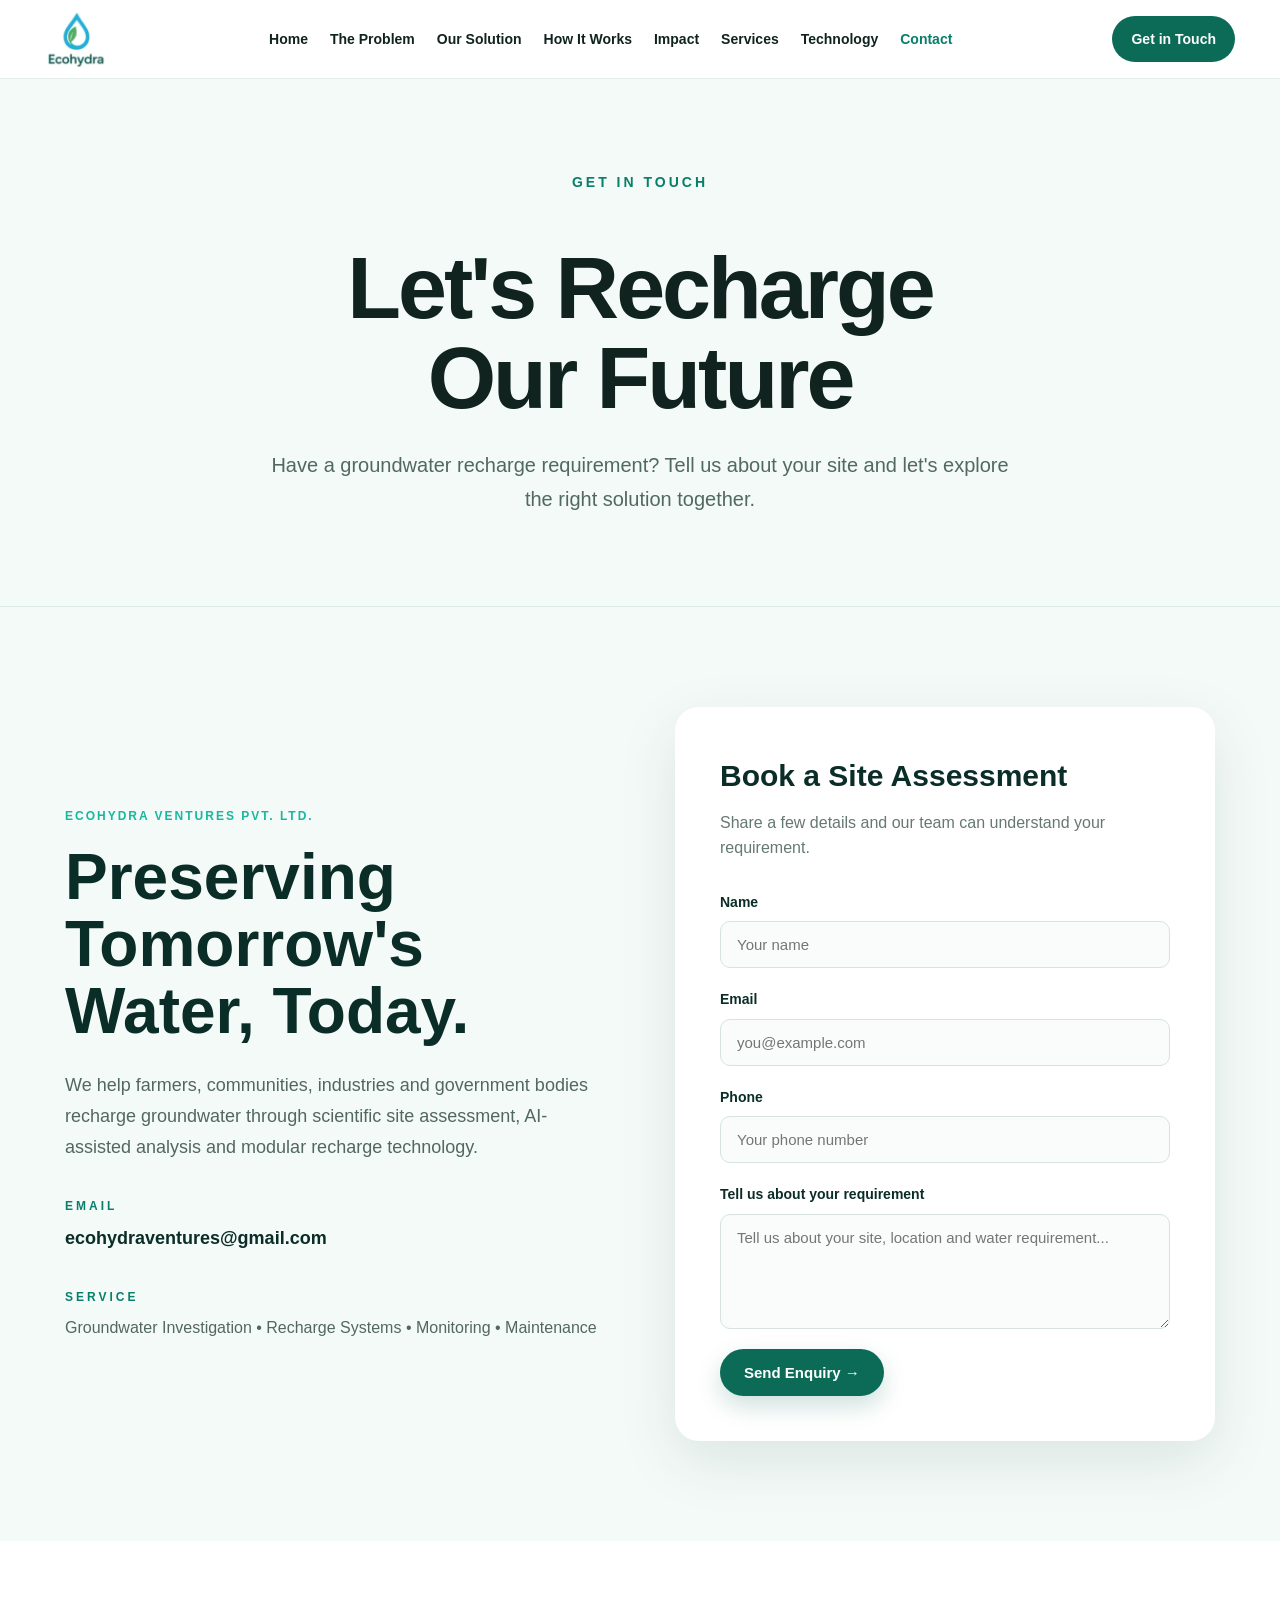
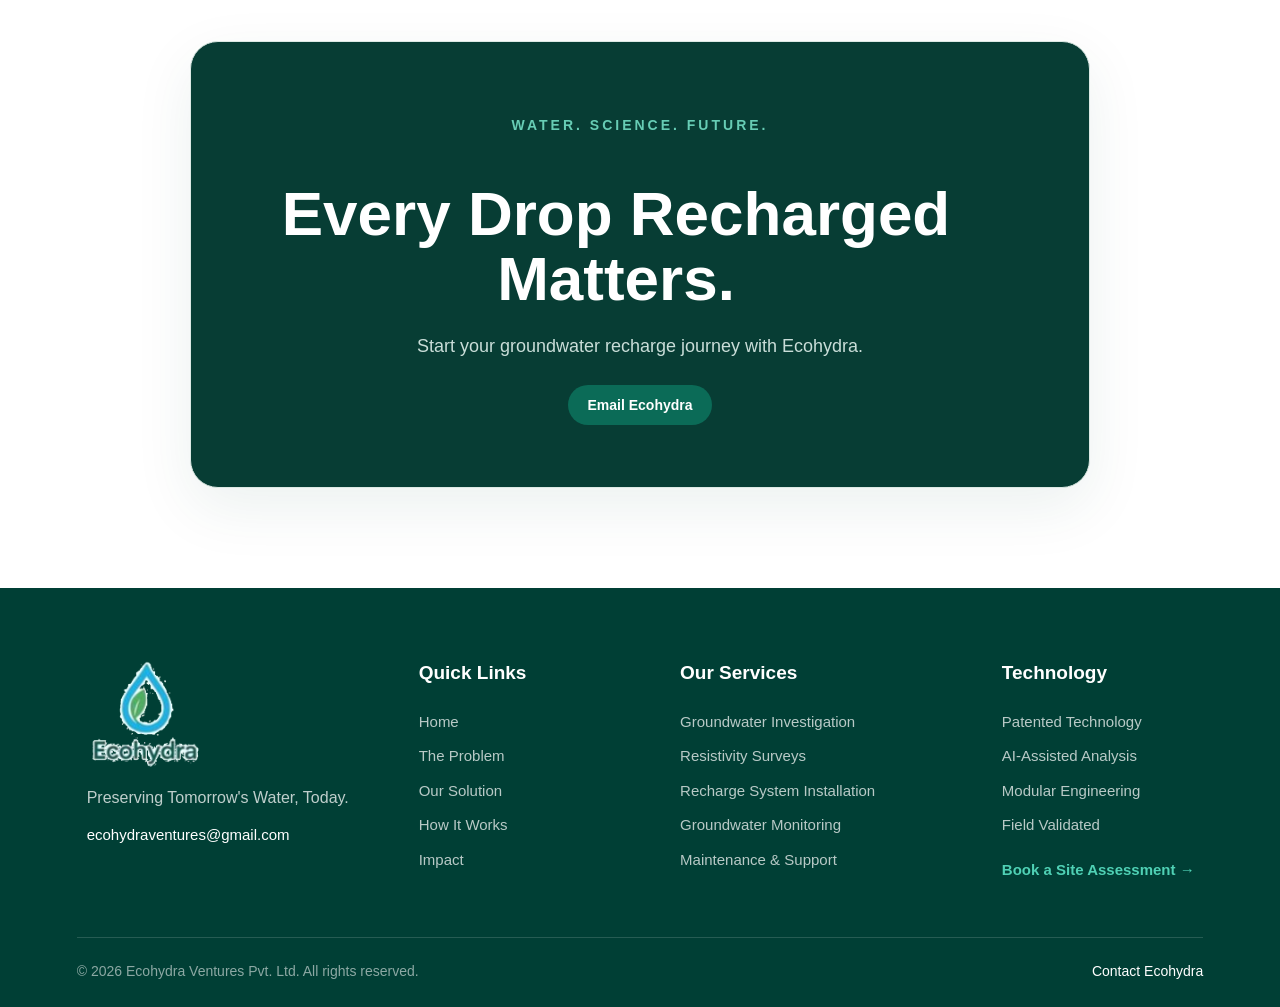
==== contact.html @ dff458e9 "Update Ecohydra website" ====
<!DOCTYPE html>
<html lang="en">

<head>
    <meta charset="UTF-8">

    <meta
        name="viewport"
        content="width=device-width, initial-scale=1.0"
    >

    <meta
        name="description"
        content="Contact Ecohydra Ventures Pvt. Ltd. for scientific groundwater recharge solutions and site assessments."
    >

    <title>Contact | Ecohydra Ventures Pvt. Ltd.</title>

    <link rel="icon" type="image/png" href="ecohydra-favicon.png">
    <link rel="stylesheet" href="style.css">
</head>

<body>

    <!-- HEADER -->
    <header class="header">

        <nav class="navbar">

            <a href="index.html" class="logo">
                <img
                    src="ecohydra-logo.png"
                    alt="Ecohydra Ventures Pvt. Ltd."
                    class="site-logo"
                >
            </a>

            <button
                class="menu-toggle"
                id="menuToggle"
                aria-label="Open menu"
            >
                ☰
            </button>

            <ul class="nav-links" id="navLinks">

                <li>
                    <a href="index.html">
                        Home
                    </a>
                </li>

                <li>
                    <a href="problem.html">
                        The Problem
                    </a>
                </li>

                <li>
                    <a href="solution.html">
                        Our Solution
                    </a>
                </li>

                <li>
                    <a href="how-it-works.html">
                        How It Works
                    </a>
                </li>

                <li>
                    <a href="impact.html">
                        Impact
                    </a>
                </li>

                <li>
                    <a href="services.html">
                        Services
                    </a>
                </li>

                <li>
                    <a href="technology.html">
                        Technology
                    </a>
                </li>

                <li>
                    <a href="contact.html" class="active">
                        Contact
                    </a>
                </li>

            </ul>

            <a href="contact.html" class="nav-cta">
                Get in Touch
            </a>

        </nav>

    </header>


    <!-- MAIN -->
    <main>

        <!-- HERO -->
        <section class="page-hero">

            <div class="container">

                <span class="eyebrow">
                    GET IN TOUCH
                </span>

                <h1>
                    Let's Recharge<br>
                    Our Future
                </h1>

                <p>
                    Have a groundwater recharge requirement?
                    Tell us about your site and let's explore
                    the right solution together.
                </p>

            </div>

        </section>


        <!-- CONTACT SECTION -->
        <section class="contact-section">

            <div class="contact-container">

                <!-- LEFT -->
                <div class="contact-info">

                    <span class="eyebrow">
                        ECOHYDRA VENTURES PVT. LTD.
                    </span>

                    <h2>
                        Preserving Tomorrow's Water, Today.
                    </h2>

                    <p>
                        We help farmers, communities, industries and
                        government bodies recharge groundwater through
                        scientific site assessment, AI-assisted analysis
                        and modular recharge technology.
                    </p>


                    <div class="contact-detail">

                        <span class="contact-label">
                            EMAIL
                        </span>

                        <a href="mailto:ecohydraventures@gmail.com">
                            ecohydraventures@gmail.com
                        </a>

                    </div>


                    <div class="contact-detail">

                        <span class="contact-label">
                            SERVICE
                        </span>

                        <p>
                            Groundwater Investigation • Recharge Systems
                            • Monitoring • Maintenance
                        </p>

                    </div>

                </div>


                <!-- RIGHT FORM -->
                <div class="contact-form-card">

                    <h3>
                        Book a Site Assessment
                    </h3>

                    <p>
                        Share a few details and our team can
                        understand your requirement.
                    </p>

                    <form
                        action="mailto:ecohydraventures@gmail.com"
                        method="post"
                        enctype="text/plain"
                    >

                        <div class="form-group">

                            <label for="name">
                                Name
                            </label>

                            <input
                                type="text"
                                id="name"
                                name="Name"
                                placeholder="Your name"
                                required
                            >

                        </div>


                        <div class="form-group">

                            <label for="email">
                                Email
                            </label>

                            <input
                                type="email"
                                id="email"
                                name="Email"
                                placeholder="you@example.com"
                                required
                            >

                        </div>


                        <div class="form-group">

                            <label for="phone">
                                Phone
                            </label>

                            <input
                                type="tel"
                                id="phone"
                                name="Phone"
                                placeholder="Your phone number"
                            >

                        </div>


                        <div class="form-group">

                            <label for="message">
                                Tell us about your requirement
                            </label>

                            <textarea
                                id="message"
                                name="Message"
                                rows="5"
                                placeholder="Tell us about your site, location and water requirement..."
                                required
                            ></textarea>

                        </div>


                        <button
                            type="submit"
                            class="btn btn-primary"
                        >
                            Send Enquiry →
                        </button>

                    </form>

                </div>

            </div>

        </section>


        <!-- FINAL CTA -->
        <section class="solution-cta">

            <div class="container">

                <div class="message-box">

                    <span class="eyebrow">
                        WATER. SCIENCE. FUTURE.
                    </span>

                    <h2>
                        Every Drop Recharged Matters.
                    </h2>

                    <p>
                        Start your groundwater recharge journey
                        with Ecohydra.
                    </p>

                    <a
                        href="mailto:ecohydraventures@gmail.com"
                        class="nav-cta"
                    >
                        Email Ecohydra
                    </a>

                </div>

            </div>

        </section>

    </main>


    <!-- COMMON FOOTER -->
    <div id="site-footer"></div>


    <!-- FOOTER LOADER -->
    <script>

        fetch("footer.html")
            .then(response => {

                if (!response.ok) {
                    throw new Error("footer.html not found");
                }

                return response.text();

            })
            .then(data => {

                const footerContainer =
                    document.getElementById("site-footer");

                if (footerContainer) {
                    footerContainer.innerHTML = data;
                }

            })
            .catch(error => {

                console.error(
                    "Footer loading failed:",
                    error
                );

            });

    </script>


    <!-- MAIN SCRIPT -->
    <script src="script.js"></script>

</body>

</html>
---- style.css ----
/* =========================================================
   ECOHYDRA — GLOBAL STYLES
   ========================================================= */

:root {
    --green-dark: #073b32;
    --green: #0b6b57;
    --green-light: #dff4eb;
    --aqua: #42c8b0;
    --blue: #1677c8;
    --cream: #f5faf7;
    --white: #ffffff;
    --dark: #10231f;
    --text: #52635e;
    --border: #dce9e4;

    --shadow: 0 20px 50px rgba(7, 59, 50, 0.10);
    --radius: 20px;
}


/* =========================================================
   RESET
   ========================================================= */

* {
    margin: 0;
    padding: 0;
    box-sizing: border-box;
}

html {
    scroll-behavior: smooth;
}

body {
    font-family: Arial, Helvetica, sans-serif;
    color: var(--dark);
    background: var(--white);
    line-height: 1.6;
}

a {
    text-decoration: none;
    color: inherit;
}

button {
    font-family: inherit;
}

img {
    max-width: 100%;
    display: block;
}


/* =========================================================
   HEADER
   ========================================================= */

.header {
    position: sticky;
    top: 0;
    z-index: 1000;
    background: rgba(255, 255, 255, 0.92);
    backdrop-filter: blur(15px);
    border-bottom: 1px solid rgba(220, 233, 228, 0.8);
}

.navbar {
    max-width: 1250px;
    margin: auto;
    min-height: 78px;
    padding: 0 30px;

    display: flex;
    align-items: center;
    justify-content: space-between;
    gap: 25px;
}


/* LOGO */

.logo {
    display: flex;
    align-items: center;
    gap: 10px;
}

.logo-mark {
    width: 42px;
    height: 42px;
    border-radius: 50%;

    display: grid;
    place-items: center;

    color: white;
    background: linear-gradient(135deg, var(--green), var(--aqua));

    font-size: 22px;
    font-weight: 800;
}

.logo-text {
    display: flex;
    flex-direction: column;
    line-height: 1.1;
}

.logo-text strong {
    color: var(--green-dark);
    font-size: 20px;
}

.logo-text small {
    color: var(--text);
    font-size: 9px;
    margin-top: 4px;
}


/* NAVIGATION */

.nav-links {
    display: flex;
    align-items: center;
    gap: 22px;
    list-style: none;
}

.nav-links a {
    color: var(--dark);
    font-size: 14px;
    font-weight: 600;
    transition: 0.3s;
}

.nav-links a:hover {
    color: var(--green);
}

.nav-cta {
    padding: 12px 19px;
    border-radius: 50px;

    color: white;
    background: var(--green);

    font-size: 14px;
    font-weight: 700;

    transition: 0.3s;
}

.nav-cta:hover {
    background: var(--green-dark);
    transform: translateY(-2px);
}


/* MOBILE MENU BUTTON */

.menu-toggle {
    display: none;

    border: none;
    background: transparent;

    font-size: 28px;
    cursor: pointer;
    color: var(--green-dark);
}


/* =========================================================
   GENERAL SECTIONS
   ========================================================= */

.section {
    max-width: 1250px;
    margin: auto;
    padding: 110px 30px;
}

.section-heading {
    max-width: 750px;
    margin: 0 auto 60px;
    text-align: center;
}

.eyebrow {
    display: inline-block;

    margin-bottom: 15px;

    color: var(--green);
    font-size: 12px;
    font-weight: 800;
    letter-spacing: 2px;
}

.section-heading h2,
.about-content h2 {
    color: var(--dark);
    font-size: clamp(36px, 5vw, 58px);
    line-height: 1.08;
    letter-spacing: -2px;
}

.section-heading h2 span,
.about-content h2 span {
    display: block;
    color: var(--green);
}

.section-heading > p:last-child {
    margin-top: 20px;
    color: var(--text);
    font-size: 17px;
}


/* =========================================================
   HERO
   ========================================================= */

.hero {
    min-height: calc(100vh - 78px);

    max-width: 1400px;
    margin: auto;
    padding: 80px 60px;

    display: grid;
    grid-template-columns: 1.1fr 0.9fr;
    align-items: center;
    gap: 60px;

    overflow: hidden;

    background:
        radial-gradient(circle at 80% 30%, rgba(66, 200, 176, 0.18), transparent 35%),
        linear-gradient(135deg, #f4fbf8, #ffffff);
}


/* HERO TEXT */

.hero-content {
    max-width: 700px;
}

.hero h1 {
    margin-bottom: 25px;

    color: var(--green-dark);

    font-size: clamp(48px, 7vw, 82px);
    line-height: 0.98;
    letter-spacing: -4px;
}

.hero h1 span {
    display: block;
    color: var(--green);
}

.hero-description {
    max-width: 650px;
    margin-bottom: 35px;

    color: var(--text);
    font-size: 18px;
}


/* HERO BUTTONS */

.hero-buttons {
    display: flex;
    flex-wrap: wrap;
    gap: 14px;
    margin-bottom: 45px;
}

.btn {
    display: inline-flex;
    align-items: center;
    justify-content: center;

    padding: 15px 24px;
    border-radius: 50px;

    font-weight: 700;
    font-size: 15px;

    transition: 0.3s;
}

.btn-primary {
    color: white;
    background: var(--green);
    box-shadow: 0 10px 25px rgba(11, 107, 87, 0.20);
}

.btn-primary:hover {
    background: var(--green-dark);
    transform: translateY(-3px);
}

.btn-secondary {
    color: var(--green-dark);
    background: white;
    border: 1px solid var(--border);
}

.btn-secondary:hover {
    border-color: var(--green);
    transform: translateY(-3px);
}


/* HERO STATS */

.hero-stats {
    display: flex;
    flex-wrap: wrap;
    gap: 45px;
}

.hero-stats div {
    display: flex;
    flex-direction: column;
}

.hero-stats strong {
    color: var(--green-dark);
    font-size: 30px;
}

.hero-stats span {
    color: var(--text);
    font-size: 13px;
}


/* HERO VISUAL */

.hero-visual {
    position: relative;

    min-height: 500px;

    display: grid;
    place-items: center;
}

.hero-circle {
    width: 390px;
    height: 390px;

    border-radius: 50%;

    background:
        radial-gradient(circle at 35% 30%, #ffffff, transparent 25%),
        linear-gradient(135deg, var(--green), var(--aqua));

    box-shadow:
        0 40px 80px rgba(7, 59, 50, 0.20);

    animation: float 5s ease-in-out infinite;
}

.water-card {
    position: absolute;

    right: 0;
    bottom: 70px;

    width: 270px;
    padding: 28px;

    border: 1px solid rgba(255, 255, 255, 0.8);
    border-radius: 20px;

    background: rgba(255, 255, 255, 0.90);
    backdrop-filter: blur(15px);

    box-shadow: var(--shadow);
}

.water-card span {
    color: var(--green);
    font-size: 11px;
    font-weight: 800;
    letter-spacing: 2px;
}

.water-card strong {
    display: block;
    margin: 5px 0;

    color: var(--green-dark);
    font-size: 30px;
}

.water-card p {
    color: var(--text);
    font-size: 13px;
}

@keyframes float {
    0%,
    100% {
        transform: translateY(0);
    }

    50% {
        transform: translateY(-15px);
    }
}


/* =========================================================
   PROBLEM
   ========================================================= */

.problem-section {
    background: var(--cream);
}

.problem-grid {
    display: grid;
    grid-template-columns: repeat(3, 1fr);
    gap: 20px;
}

.problem-card {
    padding: 30px;

    background: white;
    border: 1px solid var(--border);
    border-radius: var(--radius);

    transition: 0.3s;
}

.problem-card:hover {
    transform: translateY(-8px);
    box-shadow: var(--shadow);
}

.card-icon {
    width: 45px;
    height: 45px;

    margin-bottom: 22px;

    display: grid;
    place-items: center;

    border-radius: 12px;

    color: var(--green);
    background: var(--green-light);

    font-size: 20px;
    font-weight: 800;
}

.problem-card h3 {
    margin-bottom: 10px;
    color: var(--dark);
    font-size: 19px;
}

.problem-card p {
    color: var(--text);
    font-size: 14px;
}

.problem-statement {
    max-width: 850px;
    margin: 60px auto 0;
    padding: 30px;

    text-align: center;

    border-radius: var(--radius);
    background: var(--green-dark);
    color: white;

    box-shadow: var(--shadow);
}

.problem-statement strong,
.problem-statement span {
    display: block;
}

.problem-statement strong {
    font-size: 21px;
}

.problem-statement span {
    margin-top: 5px;
    color: #a8dfd2;
}


/* =========================================================
   SOLUTION
   ========================================================= */

.solution-section {
    background: white;
}

.solution-layout {
    display: grid;
    grid-template-columns: 1.2fr 0.8fr;
    gap: 70px;
    align-items: center;
}

.solution-content h2 {
    margin-bottom: 25px;
    color: var(--green-dark);
    font-size: clamp(40px, 5vw, 60px);
    line-height: 1.05;
}

.solution-content h2 span {
    display: block;
    color: var(--green);
}

.solution-content > p {
    color: var(--text);
    font-size: 17px;
}

.technology-chain {
    display: flex;
    flex-wrap: wrap;
    align-items: center;
    gap: 10px;
    margin-top: 35px;
}

.technology-chain div {
    padding: 13px 16px;

    border-radius: 12px;

    color: var(--green-dark);
    background: var(--green-light);

    font-size: 13px;
}

.technology-chain > span {
    color: var(--green);
    font-size: 22px;
    font-weight: 800;
}


/* BENEFITS */

.benefits {
    padding: 35px;

    border-radius: 25px;

    background: var(--green-dark);
    color: white;

    box-shadow: var(--shadow);
}

.benefits h3 {
    margin-bottom: 25px;
    font-size: 25px;
}

.benefit {
    display: flex;
    align-items: center;
    gap: 18px;

    padding: 18px 0;

    border-bottom: 1px solid rgba(255, 255, 255, 0.12);
}

.benefit:last-child {
    border-bottom: none;
}

.benefit strong {
    min-width: 65px;
    color: var(--aqua);
    font-size: 25px;
}

.benefit span {
    color: #d3e6e1;
    font-size: 14px;
}


/* =========================================================
   PROCESS
   ========================================================= */

.process-section {
    background: var(--cream);
}

.process-grid {
    display: grid;
    grid-template-columns: repeat(3, 1fr);
    gap: 20px;
}

.process-card {
    position: relative;

    padding: 35px;

    border-radius: var(--radius);

    background: white;
    border: 1px solid var(--border);

    overflow: hidden;

    transition: 0.3s;
}

.process-card:hover {
    transform: translateY(-7px);
    box-shadow: var(--shadow);
}

.process-card > span {
    color: var(--aqua);
    font-size: 42px;
    font-weight: 800;
}

.process-card h3 {
    margin: 15px 0 8px;
    color: var(--green-dark);
    font-size: 22px;
}

.process-card p {
    color: var(--text);
    font-size: 14px;
}


/* =========================================================
   IMPACT
   ========================================================= */

.impact-section {
    padding: 100px 30px;

    background:
        radial-gradient(circle at 20% 20%, rgba(66, 200, 176, 0.12), transparent 30%),
        var(--green-dark);

    color: white;
}

.section-heading.light h2 {
    color: white;
}

.section-heading.light h2 span {
    color: var(--aqua);
}

.section-heading.light .eyebrow {
    color: var(--aqua);
}

.impact-grid {
    max-width: 1200px;
    margin: auto;

    display: grid;
    grid-template-columns: repeat(5, 1fr);
    gap: 20px;
}

.impact-number {
    padding: 25px;
    text-align: center;

    border: 1px solid rgba(255, 255, 255, 0.12);
    border-radius: 18px;

    background: rgba(255, 255, 255, 0.04);
}

.impact-number strong {
    display: block;
    margin-bottom: 8px;

    color: var(--aqua);
    font-size: 38px;
}

.impact-number span {
    color: #c9ddd8;
    font-size: 13px;
}


/* =========================================================
   WHO WE SERVE
   ========================================================= */

.serve-grid {
    display: grid;
    grid-template-columns: repeat(4, 1fr);
    gap: 20px;
}

.serve-card {
    padding: 30px;

    border: 1px solid var(--border);
    border-radius: var(--radius);

    transition: 0.3s;
}

.serve-card:hover {
    transform: translateY(-8px);
    box-shadow: var(--shadow);
}

.serve-icon {
    margin-bottom: 20px;
    font-size: 38px;
}

.serve-card h3 {
    margin-bottom: 10px;
    color: var(--green-dark);
}

.serve-card p {
    color: var(--text);
    font-size: 14px;
}


/* =========================================================
   SERVICES
   ========================================================= */

.services-section {
    background: var(--cream);
}

.services-grid {
    display: grid;
    grid-template-columns: repeat(3, 1fr);
    gap: 20px;
}

.service-card {
    padding: 35px;

    background: white;
    border-radius: var(--radius);
    border: 1px solid var(--border);

    transition: 0.3s;
}

.service-card:hover {
    transform: translateY(-8px);
    border-color: var(--aqua);
    box-shadow: var(--shadow);
}

.service-card > span {
    color: var(--aqua);
    font-size: 13px;
    font-weight: 800;
}

.service-card h3 {
    margin: 15px 0 10px;
    color: var(--green-dark);
    font-size: 21px;
}

.service-card p {
    color: var(--text);
    font-size: 14px;
}


/* =========================================================
   ABOUT
   ========================================================= */

.about-section {
    display: grid;
    grid-template-columns: 1fr 1fr;
    gap: 80px;
    align-items: center;
}

.about-content > p:not(.eyebrow) {
    margin: 20px 0;
    color: var(--text);
    font-size: 17px;
}

.about-content .btn {
    margin-top: 15px;
}

.about-highlight {
    min-height: 450px;

    display: grid;
    place-items: center;

    border-radius: 30px;

    background:
        radial-gradient(circle at center, rgba(66, 200, 176, 0.35), transparent 40%),
        var(--green-dark);
}

.highlight-circle {
    width: 280px;
    height: 280px;

    display: flex;
    flex-direction: column;
    align-items: center;
    justify-content: center;
    gap: 7px;

    border-radius: 50%;

    border: 1px solid rgba(255, 255, 255, 0.2);
}

.highlight-circle strong {
    color: white;
    font-size: 19px;
    letter-spacing: 2px;
}

.highlight-circle span {
    color: var(--aqua);
    font-size: 22px;
}


/* =========================================================
   TECHNOLOGY
   ========================================================= */

.technology-features {
    display: grid;
    grid-template-columns: repeat(4, 1fr);
    gap: 20px;
    margin-bottom: 50px;
}

.tech-feature {
    padding: 30px;

    border-radius: var(--radius);

    background: var(--green-light);
}

.tech-feature span {
    color: var(--green);
    font-size: 13px;
    font-weight: 800;
}

.tech-feature h3 {
    margin-top: 15px;
    color: var(--green-dark);
    font-size: 19px;
}

.certification-bar {
    display: grid;
    grid-template-columns: repeat(3, 1fr);

    border-radius: 20px;
    overflow: hidden;

    background: var(--green-dark);
}

.certification-bar div {
    padding: 30px;
    text-align: center;
    color: white;
}

.certification-bar div + div {
    border-left: 1px solid rgba(255, 255, 255, 0.15);
}

.certification-bar strong,
.certification-bar span {
    display: block;
}

.certification-bar strong {
    color: var(--aqua);
    font-size: 19px;
}

.certification-bar span {
    margin-top: 5px;
    color: #c9ddd8;
    font-size: 13px;
}


/* =========================================================
   CONTACT
   ========================================================= */

.contact-section {
    padding: 110px 30px;

    text-align: center;

    background:
        radial-gradient(circle at 50% 0%, rgba(66, 200, 176, 0.25), transparent 40%),
        var(--green-dark);

    color: white;
}

.contact-content {
    max-width: 800px;
    margin: auto;
}

.contact-section .eyebrow {
    color: var(--aqua);
}

.contact-section h2 {
    color: white;
    font-size: clamp(45px, 6vw, 70px);
    line-height: 1;
}

.contact-section h2 span {
    display: block;
    color: var(--aqua);
}

.contact-section > .contact-content > p:not(.eyebrow) {
    margin: 25px auto;
    max-width: 650px;
    color: #c9ddd8;
}

.contact-details {
    margin: 30px 0;
}

.contact-details a {
    color: white;
    font-weight: 700;
}

.contact-buttons {
    display: flex;
    justify-content: center;
    flex-wrap: wrap;
    gap: 14px;
}

.contact-section .btn-secondary {
    color: white;
    background: transparent;
    border-color: rgba(255, 255, 255, 0.3);
}


/* =========================================================
   FOOTER
   ========================================================= */

.footer {
    padding: 60px 30px 25px;

    background: #032a24;
    color: white;
}

.footer-brand,
.footer-links,
.footer-bottom {
    max-width: 1200px;
    margin-left: auto;
    margin-right: auto;
}

.footer-brand {
    margin-bottom: 35px;
}

.footer-brand .logo-text strong {
    color: white;
}

.footer-brand .logo-text small {
    color: #a7c7c0;
}

.footer-brand p {
    margin-top: 15px;
    color: #a7c7c0;
}

.footer-links {
    display: flex;
    flex-wrap: wrap;
    gap: 25px;

    padding-bottom: 30px;
}

.footer-links a {
    color: #d0e1dd;
    font-size: 14px;
}

.footer-links a:hover {
    color: var(--aqua);
}

.footer-bottom {
    padding-top: 25px;
    border-top: 1px solid rgba(255, 255, 255, 0.1);
}

.footer-bottom p {
    color: #89aaa3;
    font-size: 12px;
}


/* =========================================================
   SCROLL TO TOP
   ========================================================= */

.scroll-top {
    position: fixed;
    right: 25px;
    bottom: 25px;

    width: 48px;
    height: 48px;

    border: none;
    border-radius: 50%;

    color: white;
    background: var(--green);

    font-size: 22px;

    cursor: pointer;

    opacity: 0;
    visibility: hidden;

    transition: 0.3s;

    z-index: 900;
}

.scroll-top.show {
    opacity: 1;
    visibility: visible;
}

.scroll-top:hover {
    background: var(--green-dark);
    transform: translateY(-3px);
}


/* =========================================================
   RESPONSIVE — TABLET
   ========================================================= */

@media (max-width: 1000px) {

    .nav-links {
        gap: 12px;
    }

    .nav-links a {
        font-size: 12px;
    }

    .hero {
        grid-template-columns: 1fr;
        text-align: center;
    }

    .hero-content {
        margin: auto;
    }

    .hero-buttons,
    .hero-stats {
        justify-content: center;
    }

    .hero-visual {
        min-height: 420px;
    }

    .problem-grid,
    .process-grid,
    .services-grid {
        grid-template-columns: repeat(2, 1fr);
    }

    .serve-grid {
        grid-template-columns: repeat(2, 1fr);
    }

    .technology-features {
        grid-template-columns: repeat(2, 1fr);
    }

    .impact-grid {
        grid-template-columns: repeat(3, 1fr);
    }
}


/* =========================================================
   RESPONSIVE — MOBILE
   ========================================================= */

@media (max-width: 700px) {

    .navbar {
        min-height: 70px;
        padding: 0 18px;
    }

    .nav-cta {
        display: none;
    }

    .menu-toggle {
        display: block;
    }

    .nav-links {
        position: absolute;
        top: 70px;
        left: 0;
        right: 0;

        display: none;
        flex-direction: column;
        align-items: stretch;

        padding: 20px;

        background: white;
        border-bottom: 1px solid var(--border);
        box-shadow: var(--shadow);
    }

    .nav-links.active {
        display: flex;
    }

    .nav-links a {
        display: block;
        padding: 12px;
        font-size: 15px;
    }


    .hero {
        min-height: auto;
        padding: 70px 20px;

        grid-template-columns: 1fr;
    }

    .hero h1 {
        font-size: 48px;
        letter-spacing: -2px;
    }

    .hero-description {
        font-size: 16px;
    }

    .hero-stats {
        gap: 25px;
    }

    .hero-visual {
        min-height: 350px;
    }

    .hero-circle {
        width: 280px;
        height: 280px;
    }

    .water-card {
        right: 5%;
        bottom: 30px;
        width: 230px;
    }


    .section {
        padding: 75px 20px;
    }

    .section-heading {
        margin-bottom: 40px;
    }

    .section-heading h2,
    .solution-content h2 {
        font-size: 40px;
        letter-spacing: -1.5px;
    }


    .problem-grid,
    .process-grid,
    .services-grid,
    .serve-grid,
    .technology-features {
        grid-template-columns: 1fr;
    }


    .solution-layout,
    .about-section {
        grid-template-columns: 1fr;
        gap: 45px;
    }


    .impact-section {
        padding: 75px 20px;
    }

    .impact-grid {
        grid-template-columns: repeat(2, 1fr);
    }

    .impact-number strong {
        font-size: 30px;
    }


    .certification-bar {
        grid-template-columns: 1fr;
    }

    .certification-bar div + div {
        border-left: none;
        border-top: 1px solid rgba(255, 255, 255, 0.15);
    }


    .about-highlight {
        min-height: 350px;
    }


    .contact-section {
        padding: 80px 20px;
    }

    .contact-section h2 {
        font-size: 48px;
    }


    .technology-chain {
        flex-direction: column;
        align-items: stretch;
    }

    .technology-chain > span {
        text-align: center;
    }


    .footer {
        padding: 50px 20px 25px;
    }
}
/* =========================================================
   SCROLL REVEAL ANIMATION
   ========================================================= */

.reveal {
    opacity: 0;
    transform: translateY(30px);
    transition:
        opacity 0.7s ease,
        transform 0.7s ease;
}

.reveal.revealed {
    opacity: 1;
    transform: translateY(0);
}
/* =========================================================
   ECOHYDRA RECHARGE VISUAL
   ========================================================= */

.recharge-visual {
    position: relative;
    width: 430px;
    height: 500px;

    display: flex;
    justify-content: center;
    align-items: flex-start;
}


/* -------------------------
   ORBIT RINGS
   ------------------------- */

.water-orbit {
    position: absolute;

    border: 1px solid rgba(11, 107, 87, 0.18);
    border-radius: 50%;
}

.orbit-one {
    width: 430px;
    height: 430px;

    top: 20px;
    left: 0;

    animation: rotateOrbit 18s linear infinite;
}

.orbit-two {
    width: 340px;
    height: 340px;

    top: 65px;
    left: 45px;

    border-color: rgba(66, 200, 176, 0.25);

    animation: rotateOrbitReverse 14s linear infinite;
}

@keyframes rotateOrbit {
    from {
        transform: rotate(0deg);
    }

    to {
        transform: rotate(360deg);
    }
}

@keyframes rotateOrbitReverse {
    from {
        transform: rotate(360deg);
    }

    to {
        transform: rotate(0deg);
    }
}


/* -------------------------
   RECHARGE SYSTEM
   ------------------------- */

.recharge-system {
    position: absolute;

    top: 75px;
    left: 50%;

    transform: translateX(-50%);

    width: 190px;

    text-align: center;

    z-index: 5;
}


/* Top */

.system-top {
    height: 55px;

    display: flex;
    align-items: center;
    justify-content: center;

    border-radius: 20px 20px 8px 8px;

    background: linear-gradient(
        135deg,
        #0b6b57,
        #15947c
    );

    color: white;

    box-shadow:
        0 15px 35px rgba(7, 59, 50, 0.2);
}

.system-top span {
    font-size: 11px;
    font-weight: 800;
    letter-spacing: 1.5px;
}


/* Body */

.system-body {
    min-height: 130px;

    display: flex;
    flex-direction: column;
    align-items: center;
    justify-content: center;

    background: white;

    border-left: 8px solid #0b6b57;
    border-right: 8px solid #0b6b57;

    box-shadow:
        0 15px 35px rgba(7, 59, 50, 0.15);
}

.system-body span {
    color: #073b32;

    font-size: 25px;
    font-weight: 800;
}

.system-body small {
    margin-top: 6px;

    color: #0b6b57;

    font-size: 9px;
    font-weight: 800;
    letter-spacing: 1px;
}


/* Bottom */

.system-bottom {
    height: 30px;

    border-radius: 0 0 18px 18px;

    background: #073b32;
}


/* -------------------------
   GROUNDWATER
   ------------------------- */

.groundwater {
    position: absolute;

    left: 50%;
    bottom: 35px;

    transform: translateX(-50%);

    width: 330px;
    height: 150px;

    overflow: hidden;

    border-radius: 50% 50% 25px 25px;

    background:
        linear-gradient(
            180deg,
            #4bd1bd,
            #087c99
        );

    box-shadow:
        0 25px 50px rgba(8, 124, 153, 0.2);

    z-index: 2;
}

.groundwater > span {
    position: absolute;

    top: 25px;
    left: 0;
    right: 0;

    text-align: center;

    color: white;

    font-size: 12px;
    font-weight: 800;
    letter-spacing: 2px;

    z-index: 5;
}


/* Water waves */

.water-wave {
    position: absolute;

    width: 500px;
    height: 80px;

    left: -85px;
    bottom: -30px;

    border-radius: 50%;

    border-top: 3px solid rgba(255, 255, 255, 0.45);

    animation: waveMove 4s ease-in-out infinite;
}

.wave-two {
    bottom: -50px;

    animation-delay: -2s;
}

@keyframes waveMove {
    0%,
    100% {
        transform: translateX(-15px);
    }

    50% {
        transform: translateX(15px);
    }
}


/* -------------------------
   RAIN DROPS
   ------------------------- */

.rain-drop {
    position: absolute;

    color: #1677c8;

    font-size: 30px;

    filter: drop-shadow(
        0 8px 8px rgba(22, 119, 200, 0.2)
    );

    z-index: 10;

    animation: rainFall 2.5s ease-in-out infinite;
}

.drop-one {
    top: 5px;
    left: 125px;
}

.drop-two {
    top: 35px;
    right: 105px;

    animation-delay: 0.8s;
}

.drop-three {
    top: 100px;
    left: 70px;

    animation-delay: 1.5s;
}

@keyframes rainFall {
    0% {
        opacity: 0;
        transform: translateY(-15px);
    }

    30% {
        opacity: 1;
    }

    70% {
        opacity: 1;
    }

    100% {
        opacity: 0;
        transform: translateY(45px);
    }
}


/* -------------------------
   UPDATED WATER CARD
   ------------------------- */

.hero-visual .water-card {
    z-index: 20;
}


/* =========================================================
   MOBILE RECHARGE VISUAL
   ========================================================= */

@media (max-width: 700px) {

    .recharge-visual {
        width: 330px;
        height: 400px;
    }

    .orbit-one {
        width: 330px;
        height: 330px;
    }

    .orbit-two {
        width: 270px;
        height: 270px;

        left: 30px;
    }

    .recharge-system {
        top: 55px;

        width: 150px;
    }

    .system-top {
        height: 45px;
    }

    .system-body {
        min-height: 100px;
    }

    .system-body span {
        font-size: 20px;
    }

    .groundwater {
        width: 270px;
        height: 120px;
    }

    .water-card {
        right: 0;
        bottom: 10px;
    }
}
.site-logo {
    width: auto;
    height: 58px;
    max-width: 160px;
    object-fit: contain;
    display: block;
}

.header .logo {
    display: flex;
    align-items: center;
    height: 70px;
}
/* =========================================
   THE PROBLEM PAGE
========================================= */

padding: 110px 20px 90px;
.page-hero {
    background: linear-gradient(135deg, #f3faf7 0%, #ffffff 100%);
    text-align: center;
    border-bottom: 1px solid var(--border);
}

.page-hero .container {
    max-width: 900px;
    margin: 0 auto;
}

.page-hero h1 {
    font-size: clamp(42px, 6vw, 72px);
    line-height: 1.05;
    margin: 18px 0 24px;
    color: var(--dark);
}

.page-hero p {
    max-width: 760px;
    margin: 0 auto;
    font-size: 19px;
    line-height: 1.8;
    color: var(--text);
}


/* Problem cards section */

.problem-section {
    padding: 100px 20px;
    background: #ffffff;
}

.problem-section .container {
    max-width: 1200px;
    margin: 0 auto;
}

.section-heading {
    max-width: 750px;
    margin: 0 auto 55px;
    text-align: center;
}

.section-heading h2 {
    font-size: clamp(34px, 5vw, 52px);
    line-height: 1.15;
    margin: 16px 0 20px;
    color: var(--dark);
}

.section-heading p {
    font-size: 17px;
    line-height: 1.8;
    color: var(--text);
}


/* Cards grid */

.problem-grid {
    display: grid;
    grid-template-columns: repeat(3, 1fr);
    gap: 24px;
}

.problem-card {
    padding: 34px;
    background: #f7fbf9;
    border: 1px solid var(--border);
    border-radius: 18px;
    transition:
        transform 0.3s ease,
        box-shadow 0.3s ease,
        border-color 0.3s ease;
}

.problem-card:hover {
    transform: translateY(-8px);
    box-shadow: 0 18px 45px rgba(0, 80, 60, 0.10);
    border-color: rgba(0, 128, 96, 0.25);
}

.problem-icon {
    width: 58px;
    height: 58px;
    display: flex;
    align-items: center;
    justify-content: center;
    margin-bottom: 22px;
    background: #e3f4ee;
    border-radius: 14px;
    font-size: 27px;
}

.problem-card h3 {
    margin: 0 0 14px;
    font-size: 22px;
    line-height: 1.3;
    color: var(--dark);
}

.problem-card p {
    margin: 0;
    font-size: 16px;
    line-height: 1.75;
    color: var(--text);
}


/* Final message */

.problem-message {
    padding: 100px 20px;
    background: #f3faf7;
}

.problem-message .container {
    max-width: 1100px;
    margin: 0 auto;
}

.message-box {
    padding: 70px 50px;
    text-align: center;
    background: #ffffff;
    border: 1px solid var(--border);
    border-radius: 24px;
    box-shadow: 0 20px 60px rgba(0, 80, 60, 0.08);
}

.message-box h2 {
    max-width: 750px;
    margin: 18px auto;
    font-size: clamp(34px, 5vw, 52px);
    line-height: 1.15;
    color: var(--dark);
}

.message-box p {
    max-width: 700px;
    margin: 0 auto 32px;
    font-size: 18px;
    line-height: 1.8;
    color: var(--text);
}


/* Mobile */

@media (max-width: 900px) {

    .problem-grid {
        grid-template-columns: repeat(2, 1fr);
    }

}

@media (max-width: 600px) {

    .page-hero {
        padding: 80px 20px 65px;
    }

    .page-hero h1 {
        font-size: 42px;
    }

    .page-hero p {
        font-size: 16px;
    }

    .problem-section,
    .problem-message {
        padding: 70px 20px;
    }

    .problem-grid {
        grid-template-columns: 1fr;
    }

    .problem-card {
        padding: 28px;
    }

    .message-box {
        padding: 45px 25px;
    }

}
/* Fix visibility for Problem page */
.problem-section .reveal,
.problem-message .reveal {
    opacity: 1;
    transform: translateY(0);
}
/* =========================
   SOLUTION PAGE
========================= */

.page-hero {
    padding: 120px 20px 110px;
    text-align: center;
    background: #f4faf7;
    border-bottom: 1px solid #dcebe5;
}

.page-hero .container,
.solution-section .container,
.benefits-section .container,
.solution-cta .container {
    max-width: 1200px;
    margin: 0 auto;
}

.page-hero .eyebrow,
.section-heading .eyebrow,
.message-box .eyebrow {
    display: inline-block;
    color: #087f68;
    font-size: 14px;
    font-weight: 800;
    letter-spacing: 3px;
    margin-bottom: 25px;
}

.page-hero h1 {
    max-width: 900px;
    margin: 0 auto 25px;
    font-size: clamp(48px, 6vw, 78px);
    line-height: 1.05;
    color: #102b25;
}

.page-hero p {
    max-width: 850px;
    margin: 0 auto;
    font-size: 20px;
    line-height: 1.7;
    color: #536761;
}


/* =========================
   SOLUTION SECTION
========================= */

.solution-section {
    padding: 110px 20px;
    background: #ffffff;
}

.section-heading {
    max-width: 800px;
    margin: 0 auto 60px;
    text-align: center;
}

.section-heading h2 {
    margin: 0 0 20px;
    font-size: clamp(38px, 5vw, 58px);
    line-height: 1.1;
    color: #102b25;
}

.section-heading p {
    margin: 0;
    font-size: 18px;
    line-height: 1.7;
    color: #61736d;
}


/* =========================
   SOLUTION CARDS
========================= */

.solution-grid {
    display: grid;
    grid-template-columns: repeat(2, 1fr);
    gap: 28px;
}

.solution-card {
    padding: 40px;
    background: #f4faf7;
    border: 1px solid #dcebe5;
    border-radius: 24px;
    transition: transform 0.3s ease, box-shadow 0.3s ease;
}

.solution-card:hover {
    transform: translateY(-6px);
    box-shadow: 0 18px 45px rgba(16, 43, 37, 0.10);
}

.solution-number {
    width: 48px;
    height: 48px;
    display: flex;
    align-items: center;
    justify-content: center;
    margin-bottom: 25px;
    border-radius: 50%;
    background: #087f68;
    color: white;
    font-size: 14px;
    font-weight: 800;
}

.solution-card h3 {
    margin: 0 0 15px;
    font-size: 27px;
    color: #102b25;
}

.solution-card p {
    margin: 0;
    font-size: 17px;
    line-height: 1.7;
    color: #61736d;
}


/* =========================
   BENEFITS
========================= */

.benefits-section {
    padding: 110px 20px;
    background: #edf7f3;
}

.benefits-grid {
    display: grid;
    grid-template-columns: repeat(5, 1fr);
    gap: 20px;
}

.benefit-item {
    padding: 30px 22px;
    background: white;
    border: 1px solid #dcebe5;
    border-radius: 20px;
    text-align: center;
}

.benefit-item strong {
    display: block;
    margin-bottom: 12px;
    color: #087f68;
    font-size: 27px;
    font-weight: 800;
}

.benefit-item span {
    display: block;
    color: #536761;
    font-size: 15px;
    line-height: 1.6;
}


/* =========================
   SOLUTION CTA
========================= */

.solution-cta {
    padding: 110px 20px;
    background: #ffffff;
}

.message-box {
    max-width: 900px;
    margin: 0 auto;
    padding: 70px 40px;
    text-align: center;
    background: #102b25;
    border-radius: 30px;
}

.message-box .eyebrow {
    color: #67cdb5;
}

.message-box h2 {
    margin: 0 auto 20px;
    max-width: 750px;
    font-size: clamp(36px, 5vw, 58px);
    line-height: 1.1;
    color: white;
}

.message-box p {
    max-width: 650px;
    margin: 0 auto 35px;
    font-size: 18px;
    line-height: 1.7;
    color: #c8d9d4;
}


/* =========================
   ACTIVE NAV LINK
========================= */

.nav-links a.active {
    color: #087f68;
}


/* =========================
   MOBILE
========================= */

@media (max-width: 900px) {

    .solution-grid {
        grid-template-columns: 1fr;
    }

    .benefits-grid {
        grid-template-columns: repeat(2, 1fr);
    }

    .page-hero {
        padding: 90px 20px;
    }

}


@media (max-width: 600px) {

    .page-hero h1 {
        font-size: 42px;
    }

    .page-hero p {
        font-size: 17px;
    }

    .solution-section,
    .benefits-section,
    .solution-cta {
        padding: 75px 18px;
    }

    .solution-card {
        padding: 30px 25px;
    }

    .benefits-grid {
        grid-template-columns: 1fr;
    }

    .message-box {
        padding: 50px 25px;
    }

}
/* ================================
   TECHNOLOGY PAGE
================================ */

.page-hero {
    min-height: 520px;
    display: flex;
    align-items: center;
    justify-content: center;
    text-align: center;
    padding: 100px 24px;
    background: linear-gradient(135deg, #f1faf7 0%, #ffffff 100%);
    border-bottom: 1px solid var(--border);
}

.page-hero-content {
    max-width: 900px;
    margin: 0 auto;
}

.page-hero h1 {
    font-size: clamp(52px, 7vw, 88px);
    line-height: 1.02;
    letter-spacing: -3px;
    margin: 25px 0;
    color: var(--dark);
}

.page-hero p {
    max-width: 760px;
    margin: 0 auto;
    font-size: 20px;
    line-height: 1.7;
    color: #526863;
}


/* TECHNOLOGY CONTENT */

.content-section {
    padding: 110px 7%;
    background: #ffffff;
}

.section-heading {
    max-width: 800px;
    margin: 0 auto 65px;
    text-align: center;
}

.section-heading h2 {
    font-size: clamp(42px, 5vw, 64px);
    line-height: 1.08;
    letter-spacing: -2px;
    margin: 20px 0;
    color: var(--dark);
}

.section-heading p {
    font-size: 18px;
    line-height: 1.7;
    color: #61736f;
}


/* CARDS */

.cards-grid {
    max-width: 1150px;
    margin: 0 auto;
    display: grid;
    grid-template-columns: repeat(2, 1fr);
    gap: 25px;
}

.info-card {
    padding: 42px;
    background: #f4faf8;
    border: 1px solid #dcebe6;
    border-radius: 24px;
    transition: transform 0.3s ease, box-shadow 0.3s ease;
}

.info-card:hover {
    transform: translateY(-8px);
    box-shadow: 0 20px 45px rgba(8, 55, 46, 0.10);
}

.card-number {
    font-size: 14px;
    font-weight: 800;
    letter-spacing: 2px;
    color: #07866f;
    margin-bottom: 25px;
}

.info-card h3 {
    font-size: 28px;
    margin-bottom: 15px;
    color: var(--dark);
}

.info-card p {
    font-size: 16px;
    line-height: 1.7;
    color: #61736f;
}


/* TECHNOLOGY HIGHLIGHT */

.technology-highlight {
    padding: 110px 7%;
    background: #07382f;
    color: white;
}

.technology-highlight-inner {
    max-width: 1150px;
    margin: 0 auto;
    display: grid;
    grid-template-columns: 1.1fr 0.9fr;
    gap: 80px;
    align-items: center;
}

.technology-highlight h2 {
    font-size: clamp(48px, 5vw, 72px);
    line-height: 1.05;
    letter-spacing: -2px;
    margin: 20px 0;
    color: white;
}

.technology-highlight p {
    max-width: 600px;
    font-size: 18px;
    line-height: 1.8;
    color: #c7ddd8;
}

.technology-stats {
    display: flex;
    flex-direction: column;
    gap: 18px;
}

.tech-stat {
    padding: 28px 30px;
    border: 1px solid rgba(255,255,255,0.15);
    border-radius: 18px;
    background: rgba(255,255,255,0.05);
}

.tech-stat strong {
    display: block;
    font-size: 25px;
    margin-bottom: 7px;
}

.tech-stat span {
    color: #a9c8c1;
    font-size: 15px;
}


/* CTA */

.page-cta {
    padding: 120px 24px;
    text-align: center;
    background: #f3faf7;
}

.page-cta h2 {
    font-size: clamp(45px, 6vw, 72px);
    line-height: 1.05;
    letter-spacing: -2px;
    margin: 20px 0;
    color: var(--dark);
}

.page-cta p {
    font-size: 18px;
    color: #61736f;
    margin-bottom: 30px;
}


/* MOBILE */

@media (max-width: 700px) {

    .page-hero {
        min-height: 450px;
        padding: 80px 20px;
    }

    .page-hero h1 {
        font-size: 48px;
        letter-spacing: -2px;
    }

    .page-hero p {
        font-size: 17px;
    }

    .content-section {
        padding: 75px 20px;
    }

    .section-heading h2 {
        font-size: 42px;
    }

    .cards-grid {
        grid-template-columns: 1fr;
    }

    .info-card {
        padding: 30px;
    }

    .technology-highlight {
        padding: 75px 20px;
    }

    .technology-highlight-inner {
        grid-template-columns: 1fr;
        gap: 45px;
    }

    .technology-highlight h2 {
        font-size: 48px;
    }

    .page-cta {
        padding: 80px 20px;
    }

    .page-cta h2 {
        font-size: 45px;
    }
}
/* Fix Technology page hero spacing */
.page-hero {
    min-height: 420px !important;
    padding: 70px 24px !important;
}
/* TECHNOLOGY PAGE - FINAL HERO FIX */

.page-hero {
    min-height: 420px !important;
    padding: 90px 24px !important;
    display: flex !important;
    align-items: center !important;
    justify-content: center !important;
    text-align: center !important;
    background: #f3faf7 !important;
}

.page-hero-content {
    display: block !important;
    opacity: 1 !important;
    visibility: visible !important;
    transform: none !important;
    position: relative !important;
    z-index: 2 !important;
}

.page-hero-content .eyebrow {
    display: inline-block !important;
    opacity: 1 !important;
    visibility: visible !important;
}

.page-hero-content h1 {
    display: block !important;
    opacity: 1 !important;
    visibility: visible !important;
    color: #0b2923 !important;
}

.page-hero-content p {
    display: block !important;
    opacity: 1 !important;
    visibility: visible !important;
    color: #526863 !important;
}
/* Fix: technology page reveal content */
.reveal {
    opacity: 1 !important;
    transform: none !important;
}
/* =========================
   CONTACT PAGE FIX
========================= */

.contact-section {
    padding: 100px 30px;
    background: #f4faf8;
    color: #0b2d27;
}

.contact-container {
    max-width: 1150px;
    margin: 0 auto;
    display: grid;
    grid-template-columns: 1fr 1fr;
    gap: 70px;
    align-items: center;
}

.contact-info h2 {
    font-size: clamp(40px, 5vw, 64px);
    line-height: 1.05;
    margin: 18px 0 25px;
}

.contact-info > p {
    max-width: 560px;
    font-size: 18px;
    line-height: 1.7;
    color: #536762;
}

.contact-detail {
    margin-top: 35px;
}

.contact-label {
    display: block;
    font-size: 12px;
    font-weight: 800;
    letter-spacing: 3px;
    color: #087f6b;
    margin-bottom: 8px;
}

.contact-detail a {
    color: #0b2d27;
    font-size: 18px;
    font-weight: 700;
    text-decoration: none;
}

.contact-detail p {
    margin: 0;
    color: #536762;
    line-height: 1.6;
}

/* FORM */

.contact-form-card {
    background: #ffffff;
    padding: 45px;
    border-radius: 24px;
    box-shadow: 0 20px 60px rgba(11, 45, 39, 0.10);
}

.contact-form-card h3 {
    font-size: 30px;
    margin: 0 0 10px;
}

.contact-form-card > p {
    color: #667873;
    margin-bottom: 30px;
    line-height: 1.6;
}

.form-group {
    margin-bottom: 20px;
}

.form-group label {
    display: block;
    margin-bottom: 8px;
    font-weight: 700;
    font-size: 14px;
}

.form-group input,
.form-group textarea {
    width: 100%;
    box-sizing: border-box;
    padding: 14px 16px;
    border: 1px solid #d6e3df;
    border-radius: 10px;
    background: #f9fcfb;
    font-family: inherit;
    font-size: 15px;
    color: #0b2d27;
    outline: none;
}

.form-group input:focus,
.form-group textarea:focus {
    border-color: #087f6b;
    background: #ffffff;
}

.form-group textarea {
    resize: vertical;
}

.contact-form-card .btn {
    border: none;
    cursor: pointer;
}

/* CTA */

.solution-cta {
    padding: 100px 30px;
    background: #ffffff;
}

.solution-cta .container {
    max-width: 1150px;
    margin: 0 auto;
}

.message-box {
    background: #073d34;
    color: #ffffff;
    padding: 70px 50px;
    border-radius: 28px;
    text-align: center;
}

.message-box h2 {
    font-size: clamp(38px, 5vw, 62px);
    margin: 20px 0;
    line-height: 1.05;
}

.message-box p {
    font-size: 18px;
    color: #c9ddd8;
    margin-bottom: 30px;
}

/* MOBILE */

@media (max-width: 800px) {

    .contact-container {
        grid-template-columns: 1fr;
        gap: 45px;
    }

    .contact-section {
        padding: 70px 20px;
    }

    .contact-form-card {
        padding: 30px 22px;
    }

    .solution-cta {
        padding: 70px 20px;
    }

    .message-box {
        padding: 50px 25px;
    }
}
/* =========================
   CONTACT PAGE FINAL FIX
========================= */

.contact-section {
    text-align: left !important;
    background: #f4faf8;
}

.contact-info {
    text-align: left !important;
}

.contact-info .eyebrow {
    display: block;
    color: #18b79f;
}

.contact-info h2 {
    color: #0b2d27 !important;
}

.contact-info > p {
    color: #536762 !important;
}

.contact-detail {
    text-align: left !important;
}

.contact-detail .contact-label {
    color: #087f6b !important;
}

.contact-detail a {
    color: #0b2d27 !important;
}

.contact-detail p {
    color: #536762 !important;
}

/* FORM ALIGNMENT */

.contact-form-card {
    text-align: left !important;
}

.contact-form-card h3 {
    color: #0b2d27 !important;
}

.contact-form-card > p {
    color: #667873 !important;
}

.form-group {
    text-align: left !important;
}

.form-group label {
    text-align: left !important;
    color: #0b2d27 !important;
}

.form-group input,
.form-group textarea {
    display: block;
    width: 100%;
}

.contact-form-card .btn {
    display: inline-flex;
}

/* CTA */

.solution-cta {
    text-align: center !important;
}

.message-box {
    text-align: center !important;
}

/* FOOTER */

.footer {
    text-align: left;
}

.footer-content {
    text-align: left;
}

.footer-bottom {
    text-align: left;
}
/* =========================================
   COMMON FOOTER
========================================= */

.site-footer {
    background: #003f35;
    color: #ffffff;
    padding: 70px 6% 25px;
}

.footer-container {
    max-width: 1250px;
    margin: 0 auto;
    display: grid;
    grid-template-columns: 1.4fr 1fr 1.3fr 1fr;
    gap: 60px;
}

.footer-brand {
    display: flex;
    flex-direction: column;
    align-items: flex-start;
}

.footer-logo {
    width: 120px;
    height: auto;
    object-fit: contain;
    margin-bottom: 18px;
}

.footer-brand p {
    margin: 0 0 12px;
    color: rgba(255,255,255,0.75);
    font-size: 16px;
}

.footer-brand a {
    color: #ffffff;
    text-decoration: none;
    font-size: 15px;
}

.footer-column {
    display: flex;
    flex-direction: column;
    gap: 12px;
}

.footer-column h3 {
    margin: 0 0 10px;
    font-size: 19px;
    color: #ffffff;
}

.footer-column a {
    color: rgba(255,255,255,0.72);
    text-decoration: none;
    font-size: 15px;
    line-height: 1.5;
    transition: 0.25s ease;
}

.footer-column a:hover,
.footer-brand a:hover,
.footer-bottom a:hover {
    color: #4fd1b5;
}

.footer-cta {
    margin-top: 10px;
    color: #4fd1b5 !important;
    font-weight: 700;
}

.footer-bottom {
    max-width: 1250px;
    margin: 55px auto 0;
    padding-top: 22px;
    border-top: 1px solid rgba(255,255,255,0.15);
    display: flex;
    justify-content: space-between;
    align-items: center;
    gap: 20px;
}

.footer-bottom p {
    margin: 0;
    color: rgba(255,255,255,0.55);
    font-size: 14px;
}

.footer-bottom a {
    color: #ffffff;
    text-decoration: none;
    font-size: 14px;
}


/* MOBILE */
@media (max-width: 800px) {

    .footer-container {
        grid-template-columns: 1fr 1fr;
        gap: 40px 25px;
    }

    .footer-bottom {
        flex-direction: column;
        align-items: flex-start;
    }
}

@media (max-width: 520px) {

    .site-footer {
        padding: 55px 25px 25px;
    }

    .footer-container {
        grid-template-columns: 1fr;
        gap: 35px;
    }

    .footer-logo {
        width: 105px;
    }
}
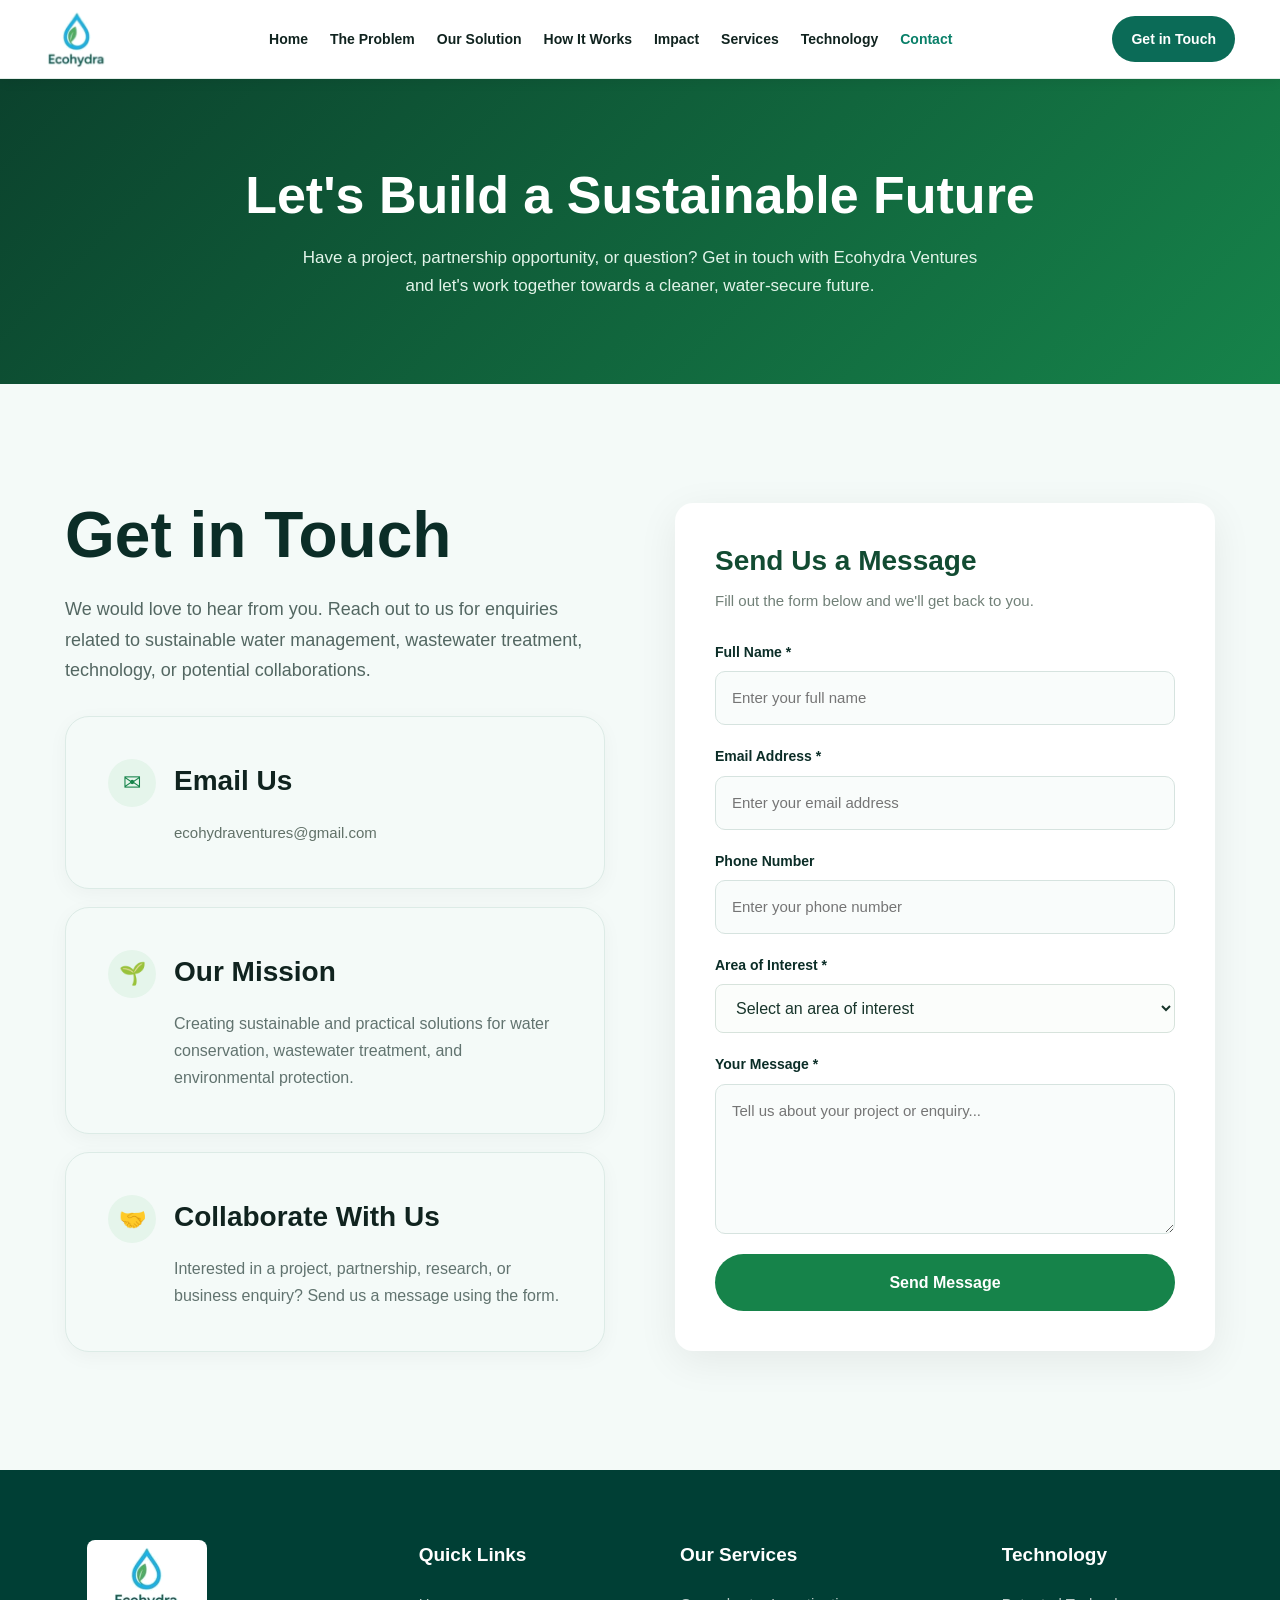
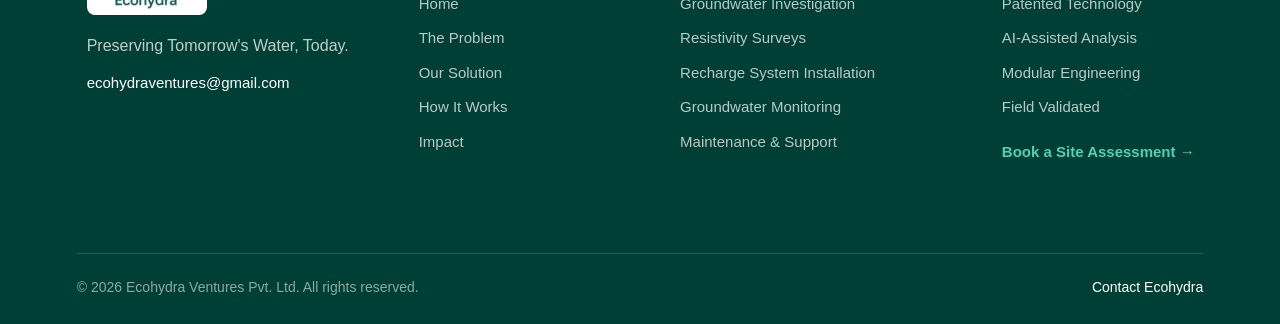
==== commit 341aca46: "Add files via upload" ====
--- a/contact.html
+++ b/contact.html
@@ -1,30 +1,548 @@
+
 <!DOCTYPE html>
 <html lang="en">
-
 <head>
     <meta charset="UTF-8">
-
-    <meta
-        name="viewport"
-        content="width=device-width, initial-scale=1.0"
-    >
-
-    <meta
-        name="description"
-        content="Contact Ecohydra Ventures Pvt. Ltd. for scientific groundwater recharge solutions and site assessments."
-    >
-
-    <title>Contact | Ecohydra Ventures Pvt. Ltd.</title>
-
-    <link rel="icon" type="image/png" href="ecohydra-favicon.png">
-    <link rel="stylesheet" href="style.css">
+    <meta name="viewport" content="width=device-width, initial-scale=1.0">
+
+    <title>Contact Us | Ecohydra Ventures Pvt. Ltd.</title>
+
+    <meta name="description"
+          content="Contact Ecohydra Ventures Pvt. Ltd. for sustainable water management, wastewater treatment, and environmental solutions.">
+
+    <link rel="icon" href="favicon.ico">
+
+    <style>
+        /* =========================
+           GLOBAL STYLES
+        ========================= */
+
+        * {
+            margin: 0;
+            padding: 0;
+            box-sizing: border-box;
+        }
+
+        html {
+            scroll-behavior: smooth;
+        }
+
+        body {
+            font-family: Arial, Helvetica, sans-serif;
+            background: #f7faf8;
+            color: #18352b;
+            line-height: 1.6;
+        }
+
+        a {
+            text-decoration: none;
+            color: inherit;
+        }
+
+        button,
+        input,
+        select,
+        textarea {
+            font: inherit;
+        }
+
+        /* =========================
+           HEADER / NAVBAR
+        ========================= */
+
+        .header {
+            width: 100%;
+            background: #ffffff;
+            position: sticky;
+            top: 0;
+            z-index: 1000;
+            box-shadow: 0 2px 12px rgba(0, 0, 0, 0.07);
+        }
+
+        .navbar {
+            max-width: 1400px;
+            margin: auto;
+            min-height: 85px;
+            padding: 12px 5%;
+            display: flex;
+            align-items: center;
+            justify-content: space-between;
+            gap: 25px;
+        }
+
+        .logo {
+            display: flex;
+            align-items: center;
+            flex-shrink: 0;
+        }
+
+        .site-logo {
+            width: 180px;
+            max-height: 65px;
+            object-fit: contain;
+            display: block;
+        }
+
+        .nav-links {
+            display: flex;
+            align-items: center;
+            justify-content: center;
+            gap: 20px;
+            list-style: none;
+        }
+
+        .nav-links a {
+            color: #18352b;
+            font-size: 14px;
+            font-weight: 600;
+            transition: color 0.3s ease;
+            white-space: nowrap;
+        }
+
+        .nav-links a:hover,
+        .nav-links a.active {
+            color: #16834a;
+        }
+
+        .nav-cta {
+            background: #16834a;
+            color: #ffffff;
+            padding: 12px 22px;
+            border-radius: 30px;
+            font-size: 14px;
+            font-weight: bold;
+            white-space: nowrap;
+            transition: background 0.3s ease;
+        }
+
+        .nav-cta:hover {
+            background: #105f35;
+        }
+
+        .menu-toggle {
+            display: none;
+            background: none;
+            border: none;
+            font-size: 30px;
+            color: #18352b;
+            cursor: pointer;
+        }
+
+        /* =========================
+           HERO SECTION
+        ========================= */
+
+        .contact-hero {
+            background: linear-gradient(
+                135deg,
+                #0b422d,
+                #16834a
+            );
+            color: #ffffff;
+            text-align: center;
+            padding: 85px 20px;
+        }
+
+        .contact-hero h1 {
+            font-size: clamp(32px, 5vw, 52px);
+            margin-bottom: 18px;
+            line-height: 1.2;
+        }
+
+        .contact-hero p {
+            font-size: 17px;
+            max-width: 700px;
+            margin: auto;
+            color: #e2f4e9;
+        }
+
+        /* =========================
+           CONTACT SECTION
+        ========================= */
+
+        .contact-section {
+            padding: 80px 5%;
+        }
+
+        .contact-container {
+            max-width: 1200px;
+            margin: auto;
+            display: grid;
+            grid-template-columns: 0.9fr 1.1fr;
+            gap: 50px;
+            align-items: start;
+        }
+
+        /* LEFT SIDE */
+
+        .contact-info h2 {
+            font-size: 32px;
+            color: #124b32;
+            margin-bottom: 18px;
+        }
+
+        .contact-info > p {
+            color: #5d7066;
+            font-size: 16px;
+            margin-bottom: 30px;
+        }
+
+        .info-card {
+            display: flex;
+            gap: 18px;
+            align-items: flex-start;
+            padding: 22px;
+            background: #ffffff;
+            border-radius: 12px;
+            margin-bottom: 18px;
+            box-shadow: 0 5px 20px rgba(0, 0, 0, 0.04);
+        }
+
+        .info-icon {
+            width: 48px;
+            height: 48px;
+            min-width: 48px;
+            background: #e5f5eb;
+            color: #16834a;
+            border-radius: 50%;
+            display: flex;
+            align-items: center;
+            justify-content: center;
+            font-size: 22px;
+        }
+
+        .info-card h3 {
+            font-size: 17px;
+            margin-bottom: 5px;
+            color: #18352b;
+        }
+
+        .info-card p,
+        .info-card a {
+            color: #617168;
+            font-size: 15px;
+            overflow-wrap: anywhere;
+        }
+
+        .info-card a:hover {
+            color: #16834a;
+        }
+
+        /* =========================
+           CONTACT FORM
+        ========================= */
+
+        .contact-form-wrapper {
+            background: #ffffff;
+            padding: 40px;
+            border-radius: 18px;
+            box-shadow: 0 10px 40px rgba(0, 0, 0, 0.07);
+        }
+
+        .contact-form-wrapper h2 {
+            font-size: 28px;
+            color: #124b32;
+            margin-bottom: 8px;
+        }
+
+        .form-subtitle {
+            color: #718078;
+            font-size: 15px;
+            margin-bottom: 28px;
+        }
+
+        .form-group {
+            margin-bottom: 20px;
+        }
+
+        .form-group label {
+            display: block;
+            font-size: 14px;
+            font-weight: 600;
+            margin-bottom: 8px;
+            color: #294b3b;
+        }
+
+        .form-group input,
+        .form-group select,
+        .form-group textarea {
+            width: 100%;
+            padding: 14px 16px;
+            border: 1px solid #d7e3dc;
+            border-radius: 8px;
+            background: #fbfdfb;
+            color: #18352b;
+            outline: none;
+            transition: border 0.3s ease,
+                        box-shadow 0.3s ease;
+        }
+
+        .form-group input:focus,
+        .form-group select:focus,
+        .form-group textarea:focus {
+            border-color: #16834a;
+            box-shadow: 0 0 0 3px rgba(22, 131, 74, 0.1);
+        }
+
+        .form-group textarea {
+            min-height: 150px;
+            resize: vertical;
+        }
+
+        .submit-btn {
+            width: 100%;
+            border: none;
+            border-radius: 30px;
+            padding: 16px 25px;
+            background: #16834a;
+            color: #ffffff;
+            font-size: 16px;
+            font-weight: bold;
+            cursor: pointer;
+            transition: background 0.3s ease,
+                        transform 0.2s ease;
+        }
+
+        .submit-btn:hover {
+            background: #105f35;
+            transform: translateY(-2px);
+        }
+
+        .submit-btn:disabled {
+            background: #8ca99a;
+            cursor: not-allowed;
+            transform: none;
+        }
+
+        .form-message {
+            display: none;
+            margin-top: 20px;
+            padding: 15px 18px;
+            border-radius: 8px;
+            font-size: 15px;
+            font-weight: 500;
+        }
+
+        .form-message.success {
+            display: block;
+            color: #155d34;
+            background: #e5f5eb;
+            border: 1px solid #b9e3c7;
+        }
+
+        .form-message.error {
+            display: block;
+            color: #8a2525;
+            background: #fff0f0;
+            border: 1px solid #f0c2c2;
+        }
+
+        /* =========================
+           FOOTER
+        ========================= */
+
+        .footer {
+            background: #0b2e20;
+            color: #ffffff;
+            padding: 55px 5% 20px;
+        }
+
+        .footer-container {
+            max-width: 1200px;
+            margin: auto;
+            display: grid;
+            grid-template-columns: 1.5fr 1fr 1fr;
+            gap: 45px;
+            padding-bottom: 35px;
+        }
+
+        .footer-logo {
+            width: 180px;
+            max-height: 75px;
+            object-fit: contain;
+            margin-bottom: 18px;
+            background: #ffffff;
+            border-radius: 8px;
+            padding: 5px;
+        }
+
+        .footer-about p {
+            color: #c3d6ca;
+            font-size: 14px;
+            max-width: 360px;
+        }
+
+        .footer h3 {
+            font-size: 18px;
+            margin-bottom: 18px;
+            color: #ffffff;
+        }
+
+        .footer-links {
+            list-style: none;
+        }
+
+        .footer-links li {
+            margin-bottom: 10px;
+        }
+
+        .footer-links a,
+        .footer-contact p,
+        .footer-contact a {
+            color: #c3d6ca;
+            font-size: 14px;
+            overflow-wrap: anywhere;
+        }
+
+        .footer-links a:hover,
+        .footer-contact a:hover {
+            color: #6ee7a2;
+        }
+
+        .footer-bottom {
+            border-top: 1px solid rgba(255, 255, 255, 0.15);
+            padding-top: 20px;
+            text-align: center;
+            color: #a8c0b1;
+            font-size: 13px;
+        }
+
+        /* =========================
+           RESPONSIVE NAVIGATION
+        ========================= */
+
+        @media (max-width: 1100px) {
+            .navbar {
+                gap: 15px;
+            }
+
+            .site-logo {
+                width: 145px;
+            }
+
+            .nav-links {
+                gap: 12px;
+            }
+
+            .nav-links a {
+                font-size: 12px;
+            }
+
+            .nav-cta {
+                padding: 10px 16px;
+                font-size: 12px;
+            }
+        }
+
+        @media (max-width: 900px) {
+            .navbar {
+                min-height: 75px;
+                padding: 10px 5%;
+                flex-wrap: wrap;
+            }
+
+            .site-logo {
+                width: 160px;
+            }
+
+            .menu-toggle {
+                display: block;
+                order: 3;
+                margin-left: auto;
+            }
+
+            .nav-cta {
+                display: none;
+            }
+
+            .nav-links {
+                display: none;
+                order: 4;
+                width: 100%;
+                flex-direction: column;
+                align-items: stretch;
+                gap: 0;
+                padding: 10px 0;
+                border-top: 1px solid #e5eee8;
+            }
+
+            .nav-links.active {
+                display: flex;
+            }
+
+            .nav-links li {
+                width: 100%;
+            }
+
+            .nav-links a {
+                display: block;
+                width: 100%;
+                padding: 13px 8px;
+                font-size: 15px;
+            }
+
+            .contact-container {
+                grid-template-columns: 1fr;
+                gap: 35px;
+            }
+
+            .footer-container {
+                grid-template-columns: 1fr 1fr;
+            }
+        }
+
+        @media (max-width: 600px) {
+            .contact-hero {
+                padding: 60px 20px;
+            }
+
+            .contact-hero p {
+                font-size: 15px;
+            }
+
+            .contact-section {
+                padding: 50px 5%;
+            }
+
+            .contact-info h2 {
+                font-size: 27px;
+            }
+
+            .contact-form-wrapper {
+                padding: 25px 20px;
+            }
+
+            .contact-form-wrapper h2 {
+                font-size: 24px;
+            }
+
+            .footer-container {
+                grid-template-columns: 1fr;
+                gap: 30px;
+            }
+        }/* Fix contact form heading */
+
+.contact-form-wrapper h2 {
+    display: block !important;
+    visibility: visible !important;
+    opacity: 1 !important;
+    color: #124b32 !important;
+    font-size: 28px !important;
+    font-weight: 700 !important;
+    line-height: 1.3 !important;
+    margin: 0 0 10px 0 !important;
+    text-align: left !important;
+}
+    </style>
 </head>
 
 <body>
 
-    <!-- HEADER -->
+    <!-- =========================
+         HEADER
+    ========================= -->
+
     <header class="header">
-
         <nav class="navbar">
 
             <a href="index.html" class="logo">
@@ -38,289 +556,244 @@
             <button
                 class="menu-toggle"
                 id="menuToggle"
-                aria-label="Open menu"
+                aria-label="Open navigation menu"
+                aria-expanded="false"
+                aria-controls="navLinks"
+                type="button"
             >
                 ☰
             </button>
 
             <ul class="nav-links" id="navLinks">
-
-                <li>
-                    <a href="index.html">
-                        Home
-                    </a>
-                </li>
-
-                <li>
-                    <a href="problem.html">
-                        The Problem
-                    </a>
-                </li>
-
-                <li>
-                    <a href="solution.html">
-                        Our Solution
-                    </a>
-                </li>
-
-                <li>
-                    <a href="how-it-works.html">
-                        How It Works
-                    </a>
-                </li>
-
-                <li>
-                    <a href="impact.html">
-                        Impact
-                    </a>
-                </li>
-
-                <li>
-                    <a href="services.html">
-                        Services
-                    </a>
-                </li>
-
-                <li>
-                    <a href="technology.html">
-                        Technology
-                    </a>
-                </li>
-
-                <li>
-                    <a href="contact.html" class="active">
-                        Contact
-                    </a>
-                </li>
-
+                <li><a href="index.html">Home</a></li>
+                <li><a href="problem.html">The Problem</a></li>
+                <li><a href="solution.html">Our Solution</a></li>
+                <li><a href="how-it-works.html">How It Works</a></li>
+                <li><a href="impact.html">Impact</a></li>
+                <li><a href="services.html">Services</a></li>
+                <li><a href="technology.html">Technology</a></li>
+                <li><a href="contact.html" class="active">Contact</a></li>
             </ul>
 
-            <a href="contact.html" class="nav-cta">
+            <a href="#contact-form" class="nav-cta">
                 Get in Touch
             </a>
 
         </nav>
-
+        <link rel="stylesheet" href="style.css">
     </header>
 
-
-    <!-- MAIN -->
-    <main>
-
-        <!-- HERO -->
-        <section class="page-hero">
-
-            <div class="container">
-
-                <span class="eyebrow">
-                    GET IN TOUCH
-                </span>
-
-                <h1>
-                    Let's Recharge<br>
-                    Our Future
-                </h1>
+    <!-- =========================
+         HERO
+    ========================= -->
+
+    <section class="contact-hero">
+        <h1>Let's Build a Sustainable Future</h1>
+
+        <p>
+            Have a project, partnership opportunity, or question?
+            Get in touch with Ecohydra Ventures and let's work
+            together towards a cleaner, water-secure future.
+        </p>
+    </section>
+
+    <!-- =========================
+         CONTACT CONTENT
+    ========================= -->
+
+    <section class="contact-section" id="contact">
+
+        <div class="contact-container">
+
+            <!-- LEFT: CONTACT INFORMATION -->
+
+            <div class="contact-info">
+
+                <h2>Get in Touch</h2>
 
                 <p>
-                    Have a groundwater recharge requirement?
-                    Tell us about your site and let's explore
-                    the right solution together.
+                    We would love to hear from you. Reach out to us
+                    for enquiries related to sustainable water
+                    management, wastewater treatment, technology,
+                    or potential collaborations.
                 </p>
 
+                <div class="info-card">
+
+                    <div class="info-icon">✉</div>
+
+                    <div>
+                        <h3>Email Us</h3>
+
+                        <p>
+                            <a href="mailto:ecohydraventures@gmail.com">
+                                ecohydraventures@gmail.com
+                            </a>
+                        </p>
+                    </div>
+
+                </div>
+
+                <div class="info-card">
+
+                    <div class="info-icon">🌱</div>
+
+                    <div>
+                        <h3>Our Mission</h3>
+
+                        <p>
+                            Creating sustainable and practical
+                            solutions for water conservation,
+                            wastewater treatment, and environmental
+                            protection.
+                        </p>
+                    </div>
+
+                </div>
+
+                <div class="info-card">
+
+                    <div class="info-icon">🤝</div>
+
+                    <div>
+                        <h3>Collaborate With Us</h3>
+
+                        <p>
+                            Interested in a project, partnership,
+                            research, or business enquiry?
+                            Send us a message using the form.
+                        </p>
+                    </div>
+
+                </div>
+
             </div>
 
-        </section>
-
-
-        <!-- CONTACT SECTION -->
-        <section class="contact-section">
-
-            <div class="contact-container">
-
-                <!-- LEFT -->
-                <div class="contact-info">
-
-                    <span class="eyebrow">
-                        ECOHYDRA VENTURES PVT. LTD.
-                    </span>
-
-                    <h2>
-                        Preserving Tomorrow's Water, Today.
-                    </h2>
-
-                    <p>
-                        We help farmers, communities, industries and
-                        government bodies recharge groundwater through
-                        scientific site assessment, AI-assisted analysis
-                        and modular recharge technology.
-                    </p>
-
-
-                    <div class="contact-detail">
-
-                        <span class="contact-label">
-                            EMAIL
-                        </span>
-
-                        <a href="mailto:ecohydraventures@gmail.com">
-                            ecohydraventures@gmail.com
-                        </a>
-
+            <!-- RIGHT: CONTACT FORM -->
+
+            <div class="contact-form-wrapper" id="contact-form">
+
+                <h2>Send Us a Message</h2>
+
+                <p class="form-subtitle">
+                    Fill out the form below and we'll get back to you.
+                </p>
+
+                <form id="enquiryForm">
+
+                    <div class="form-group">
+                        <label for="name">Full Name *</label>
+
+                        <input
+                            type="text"
+                            id="name"
+                            name="name"
+                            placeholder="Enter your full name"
+                            required
+                            autocomplete="name"
+                        >
                     </div>
 
-
-                    <div class="contact-detail">
-
-                        <span class="contact-label">
-                            SERVICE
-                        </span>
-
-                        <p>
-                            Groundwater Investigation • Recharge Systems
-                            • Monitoring • Maintenance
-                        </p>
-
+                    <div class="form-group">
+                        <label for="email">Email Address *</label>
+
+                        <input
+                            type="email"
+                            id="email"
+                            name="email"
+                            placeholder="Enter your email address"
+                            required
+                            autocomplete="email"
+                        >
                     </div>
 
-                </div>
-
-
-                <!-- RIGHT FORM -->
-                <div class="contact-form-card">
-
-                    <h3>
-                        Book a Site Assessment
-                    </h3>
-
-                    <p>
-                        Share a few details and our team can
-                        understand your requirement.
-                    </p>
-
-                    <form
-                        action="mailto:ecohydraventures@gmail.com"
-                        method="post"
-                        enctype="text/plain"
+                    <div class="form-group">
+                        <label for="phone">Phone Number</label>
+
+                        <input
+                            type="tel"
+                            id="phone"
+                            name="phone"
+                            placeholder="Enter your phone number"
+                            autocomplete="tel"
+                        >
+                    </div>
+
+                    <div class="form-group">
+                        <label for="service">Area of Interest *</label>
+
+                        <select
+                            id="service"
+                            name="service"
+                            required
+                        >
+                            <option value="" disabled selected>
+                                Select an area of interest
+                            </option>
+
+                            <option value="Wastewater Treatment">
+                                Wastewater Treatment
+                            </option>
+
+                            <option value="Water Conservation">
+                                Water Conservation
+                            </option>
+
+                            <option value="Sustainable Water Management">
+                                Sustainable Water Management
+                            </option>
+
+                            <option value="Environmental Consulting">
+                                Environmental Consulting
+                            </option>
+
+                            <option value="Technology and Innovation">
+                                Technology and Innovation
+                            </option>
+
+                            <option value="Business Partnership">
+                                Business Partnership
+                            </option>
+
+                            <option value="Other">
+                                Other
+                            </option>
+                        </select>
+                    </div>
+
+                    <div class="form-group">
+                        <label for="message">Your Message *</label>
+
+                        <textarea
+                            id="message"
+                            name="message"
+                            placeholder="Tell us about your project or enquiry..."
+                            required
+                        ></textarea>
+                    </div>
+
+                    <button
+                        type="submit"
+                        class="submit-btn"
+                        id="submitBtn"
                     >
-
-                        <div class="form-group">
-
-                            <label for="name">
-                                Name
-                            </label>
-
-                            <input
-                                type="text"
-                                id="name"
-                                name="Name"
-                                placeholder="Your name"
-                                required
-                            >
-
-                        </div>
-
-
-                        <div class="form-group">
-
-                            <label for="email">
-                                Email
-                            </label>
-
-                            <input
-                                type="email"
-                                id="email"
-                                name="Email"
-                                placeholder="you@example.com"
-                                required
-                            >
-
-                        </div>
-
-
-                        <div class="form-group">
-
-                            <label for="phone">
-                                Phone
-                            </label>
-
-                            <input
-                                type="tel"
-                                id="phone"
-                                name="Phone"
-                                placeholder="Your phone number"
-                            >
-
-                        </div>
-
-
-                        <div class="form-group">
-
-                            <label for="message">
-                                Tell us about your requirement
-                            </label>
-
-                            <textarea
-                                id="message"
-                                name="Message"
-                                rows="5"
-                                placeholder="Tell us about your site, location and water requirement..."
-                                required
-                            ></textarea>
-
-                        </div>
-
-
-                        <button
-                            type="submit"
-                            class="btn btn-primary"
-                        >
-                            Send Enquiry →
-                        </button>
-
-                    </form>
-
-                </div>
+                        Send Message
+                    </button>
+
+                    <div
+                        id="formMessage"
+                        class="form-message"
+                        role="status"
+                        aria-live="polite"
+                    ></div>
+
+                </form>
 
             </div>
 
-        </section>
-
-
-        <!-- FINAL CTA -->
-        <section class="solution-cta">
-
-            <div class="container">
-
-                <div class="message-box">
-
-                    <span class="eyebrow">
-                        WATER. SCIENCE. FUTURE.
-                    </span>
-
-                    <h2>
-                        Every Drop Recharged Matters.
-                    </h2>
-
-                    <p>
-                        Start your groundwater recharge journey
-                        with Ecohydra.
-                    </p>
-
-                    <a
-                        href="mailto:ecohydraventures@gmail.com"
-                        class="nav-cta"
-                    >
-                        Email Ecohydra
-                    </a>
-
-                </div>
-
-            </div>
-
-        </section>
-
-    </main>
-
+        </div>
+
+    </section>
 
     <!-- COMMON FOOTER -->
     <div id="site-footer"></div>
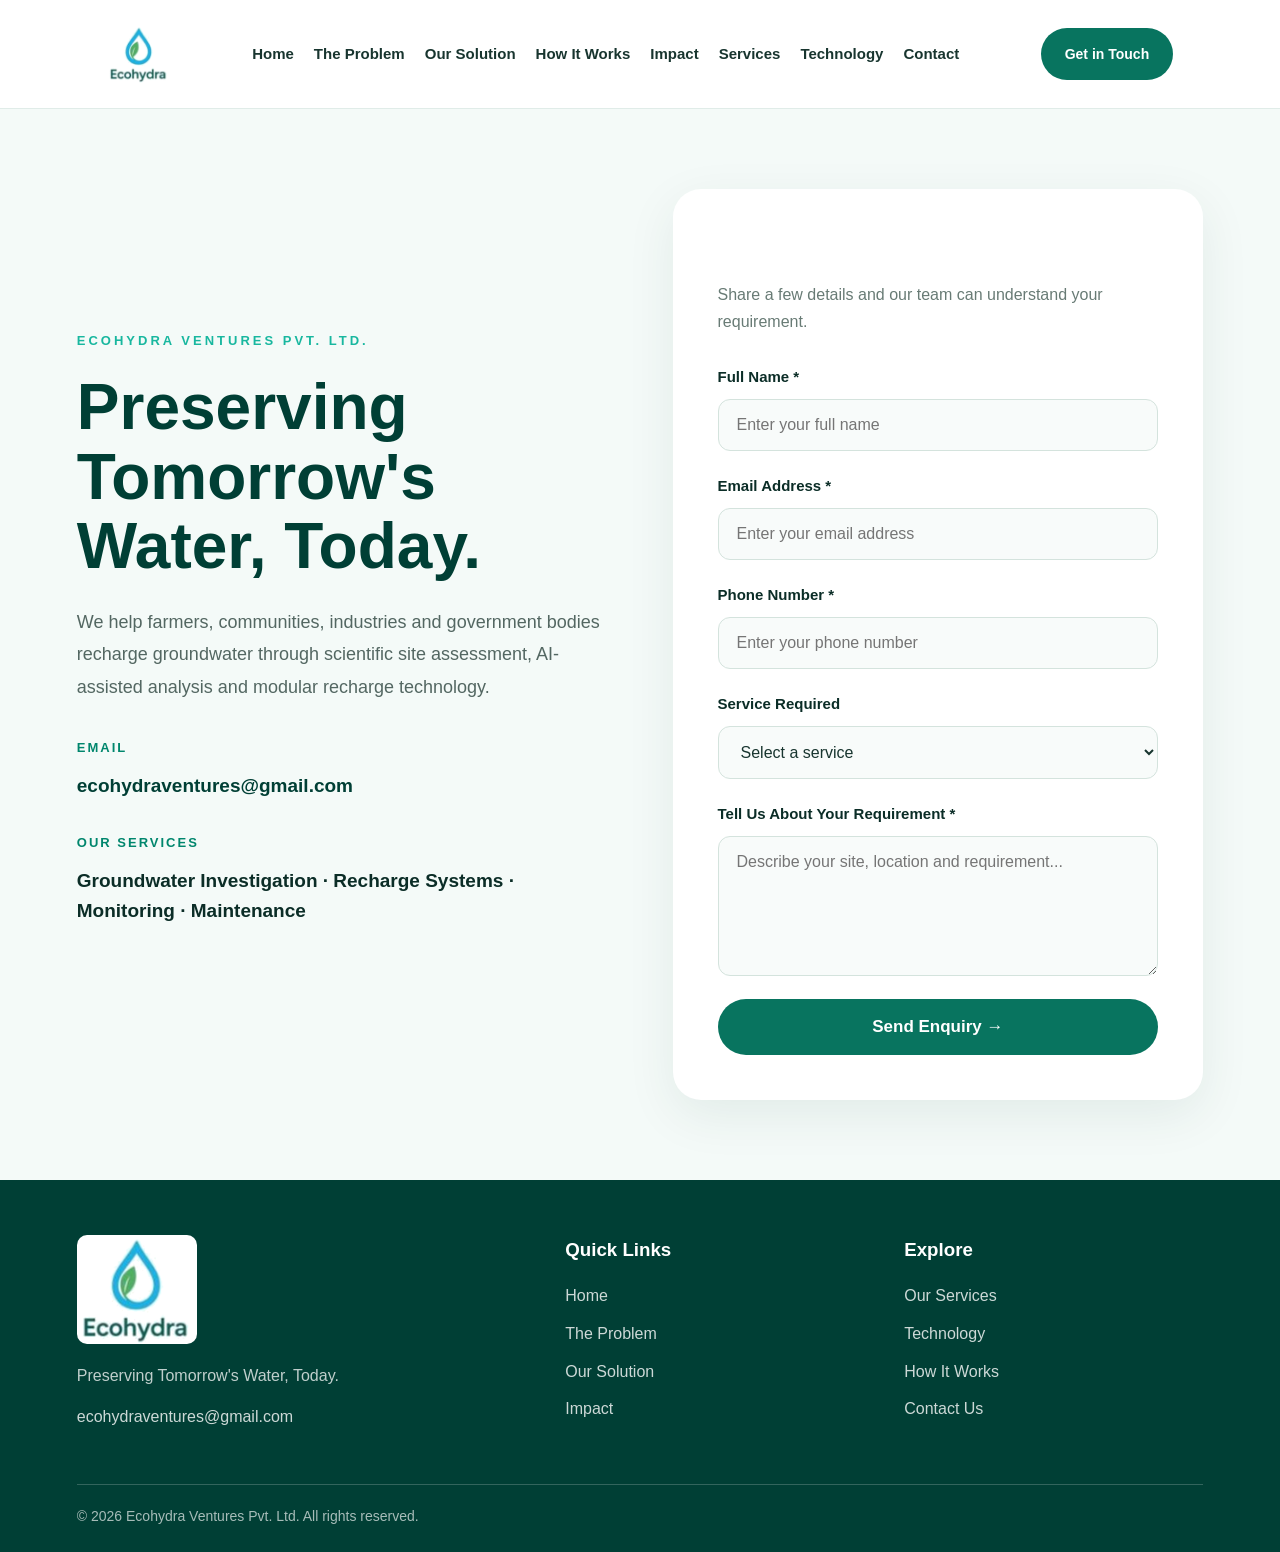
==== commit 22288cd1: "update" ====
--- a/contact.html
+++ b/contact.html
@@ -1,546 +1,390 @@
-
 <!DOCTYPE html>
 <html lang="en">
 <head>
     <meta charset="UTF-8">
     <meta name="viewport" content="width=device-width, initial-scale=1.0">
 
-    <title>Contact Us | Ecohydra Ventures Pvt. Ltd.</title>
-
-    <meta name="description"
-          content="Contact Ecohydra Ventures Pvt. Ltd. for sustainable water management, wastewater treatment, and environmental solutions.">
-
-    <link rel="icon" href="favicon.ico">
+    <title>Contact Us | Ecohydra Ventures</title>
+    <meta name="description" content="Contact Ecohydra Ventures for groundwater recharge solutions and site assessment.">
+
+    <link rel="icon" type="image/png" href="ecohydra-favicon.png">
+    <link rel="stylesheet" href="style.css">
 
     <style>
-        /* =========================
-           GLOBAL STYLES
-        ========================= */
-
         * {
             margin: 0;
             padding: 0;
             box-sizing: border-box;
         }
 
-        html {
-            scroll-behavior: smooth;
-        }
-
         body {
-            font-family: Arial, Helvetica, sans-serif;
-            background: #f7faf8;
-            color: #18352b;
-            line-height: 1.6;
-        }
-
-        a {
-            text-decoration: none;
-            color: inherit;
-        }
-
-        button,
-        input,
-        select,
-        textarea {
-            font: inherit;
-        }
-
-        /* =========================
-           HEADER / NAVBAR
-        ========================= */
+            font-family: Arial, sans-serif;
+            background: #f3faf7;
+            color: #003f35;
+        }
+
+        /* HEADER */
 
         .header {
-            width: 100%;
             background: #ffffff;
+            padding: 15px 6%;
+            border-bottom: 1px solid #e0ece8;
             position: sticky;
             top: 0;
-            z-index: 1000;
-            box-shadow: 0 2px 12px rgba(0, 0, 0, 0.07);
-        }
-
-        .navbar {
-            max-width: 1400px;
-            margin: auto;
-            min-height: 85px;
-            padding: 12px 5%;
+            z-index: 100;
+        }
+
+        .header .navbar {
             display: flex;
             align-items: center;
             justify-content: space-between;
             gap: 25px;
         }
 
-        .logo {
+        .site-logo {
+            height: 58px;
+            width: auto;
+            max-width: 160px;
+            object-fit: contain;
+        }
+
+        .header .nav-links {
             display: flex;
             align-items: center;
-            flex-shrink: 0;
-        }
-
-        .site-logo {
-            width: 180px;
-            max-height: 65px;
-            object-fit: contain;
-            display: block;
-        }
-
-        .nav-links {
-            display: flex;
-            align-items: center;
-            justify-content: center;
             gap: 20px;
             list-style: none;
         }
 
-        .nav-links a {
-            color: #18352b;
-            font-size: 14px;
+        .header .nav-links a {
+            text-decoration: none;
+            color: #18352f;
+            font-size: 15px;
             font-weight: 600;
-            transition: color 0.3s ease;
             white-space: nowrap;
         }
 
-        .nav-links a:hover,
-        .nav-links a.active {
-            color: #16834a;
-        }
-
-        .nav-cta {
-            background: #16834a;
-            color: #ffffff;
-            padding: 12px 22px;
+        .header .nav-links a:hover {
+            color: #00866d;
+        }
+
+        .header .nav-cta {
+            background: #08745f;
+            color: white;
+            padding: 15px 24px;
             border-radius: 30px;
-            font-size: 14px;
-            font-weight: bold;
+            text-decoration: none;
             white-space: nowrap;
-            transition: background 0.3s ease;
-        }
-
-        .nav-cta:hover {
-            background: #105f35;
+            font-weight: 600;
         }
 
         .menu-toggle {
             display: none;
-            background: none;
+            background: transparent;
             border: none;
-            font-size: 30px;
-            color: #18352b;
+            font-size: 28px;
             cursor: pointer;
-        }
-
-        /* =========================
-           HERO SECTION
-        ========================= */
-
-        .contact-hero {
-            background: linear-gradient(
-                135deg,
-                #0b422d,
-                #16834a
-            );
-            color: #ffffff;
-            text-align: center;
-            padding: 85px 20px;
-        }
-
-        .contact-hero h1 {
-            font-size: clamp(32px, 5vw, 52px);
-            margin-bottom: 18px;
-            line-height: 1.2;
-        }
-
-        .contact-hero p {
-            font-size: 17px;
-            max-width: 700px;
-            margin: auto;
-            color: #e2f4e9;
-        }
-
-        /* =========================
-           CONTACT SECTION
-        ========================= */
+            color: #08745f;
+        }
+
+        /* CONTACT SECTION */
 
         .contact-section {
-            padding: 80px 5%;
+            padding: 80px 6%;
         }
 
         .contact-container {
-            max-width: 1200px;
+            max-width: 1250px;
             margin: auto;
             display: grid;
-            grid-template-columns: 0.9fr 1.1fr;
-            gap: 50px;
-            align-items: start;
-        }
-
-        /* LEFT SIDE */
-
-        .contact-info h2 {
+            grid-template-columns: 1fr 1fr;
+            gap: 65px;
+            align-items: center;
+        }
+
+        .eyebrow {
+            color: #00866d;
+            font-size: 13px;
+            font-weight: 700;
+            letter-spacing: 3px;
+            margin-bottom: 22px;
+        }
+
+        .contact-info h1 {
+            font-size: clamp(40px, 5vw, 68px);
+            line-height: 1.08;
+            margin-bottom: 25px;
+            color: #003f35;
+        }
+
+        .contact-info > p {
+            font-size: 18px;
+            line-height: 1.8;
+            color: #60736d;
+            margin-bottom: 35px;
+        }
+
+        .info-label {
+            color: #00866d;
+            font-size: 13px;
+            font-weight: 700;
+            letter-spacing: 2px;
+            margin-bottom: 12px;
+        }
+
+        .info-value {
+            font-size: 19px;
+            font-weight: 700;
+            margin-bottom: 32px;
+            overflow-wrap: anywhere;
+        }
+
+        .info-value a {
+            color: #003f35;
+            text-decoration: none;
+        }
+
+        .info-value a:hover {
+            color: #00866d;
+        }
+
+        /* FORM CARD */
+
+        .form-card {
+            background: #ffffff;
+            padding: 45px;
+            border-radius: 28px;
+            box-shadow: 0 15px 50px rgba(0, 63, 53, 0.08);
+        }
+
+        .form-card h2 {
             font-size: 32px;
-            color: #124b32;
-            margin-bottom: 18px;
-        }
-
-        .contact-info > p {
-            color: #5d7066;
-            font-size: 16px;
+            margin-bottom: 15px;
+        }
+
+        .form-card > p {
+            color: #687b75;
+            line-height: 1.7;
             margin-bottom: 30px;
         }
 
-        .info-card {
-            display: flex;
-            gap: 18px;
-            align-items: flex-start;
-            padding: 22px;
-            background: #ffffff;
-            border-radius: 12px;
-            margin-bottom: 18px;
-            box-shadow: 0 5px 20px rgba(0, 0, 0, 0.04);
-        }
-
-        .info-icon {
-            width: 48px;
-            height: 48px;
-            min-width: 48px;
-            background: #e5f5eb;
-            color: #16834a;
-            border-radius: 50%;
-            display: flex;
-            align-items: center;
-            justify-content: center;
-            font-size: 22px;
-        }
-
-        .info-card h3 {
-            font-size: 17px;
-            margin-bottom: 5px;
-            color: #18352b;
-        }
-
-        .info-card p,
-        .info-card a {
-            color: #617168;
-            font-size: 15px;
-            overflow-wrap: anywhere;
-        }
-
-        .info-card a:hover {
-            color: #16834a;
-        }
-
-        /* =========================
-           CONTACT FORM
-        ========================= */
-
-        .contact-form-wrapper {
-            background: #ffffff;
-            padding: 40px;
-            border-radius: 18px;
-            box-shadow: 0 10px 40px rgba(0, 0, 0, 0.07);
-        }
-
-        .contact-form-wrapper h2 {
-            font-size: 28px;
-            color: #124b32;
-            margin-bottom: 8px;
-        }
-
-        .form-subtitle {
-            color: #718078;
-            font-size: 15px;
-            margin-bottom: 28px;
-        }
-
         .form-group {
-            margin-bottom: 20px;
+            margin-bottom: 23px;
         }
 
         .form-group label {
             display: block;
-            font-size: 14px;
-            font-weight: 600;
-            margin-bottom: 8px;
-            color: #294b3b;
+            margin-bottom: 10px;
+            font-size: 15px;
+            font-weight: 700;
         }
 
         .form-group input,
-        .form-group select,
+        .form-group textarea,
+        .form-group select {
+            width: 100%;
+            padding: 16px 18px;
+            border: 1px solid #d4e3dd;
+            border-radius: 12px;
+            background: #f8fbfa;
+            color: #18352f;
+            font-family: inherit;
+            font-size: 16px;
+            outline: none;
+            transition: 0.2s ease;
+        }
+
+        .form-group input:focus,
+        .form-group textarea:focus,
+        .form-group select:focus {
+            border-color: #08745f;
+            box-shadow: 0 0 0 3px rgba(8, 116, 95, 0.1);
+        }
+
         .form-group textarea {
-            width: 100%;
-            padding: 14px 16px;
-            border: 1px solid #d7e3dc;
-            border-radius: 8px;
-            background: #fbfdfb;
-            color: #18352b;
-            outline: none;
-            transition: border 0.3s ease,
-                        box-shadow 0.3s ease;
-        }
-
-        .form-group input:focus,
-        .form-group select:focus,
-        .form-group textarea:focus {
-            border-color: #16834a;
-            box-shadow: 0 0 0 3px rgba(22, 131, 74, 0.1);
-        }
-
-        .form-group textarea {
-            min-height: 150px;
+            min-height: 140px;
             resize: vertical;
         }
 
         .submit-btn {
             width: 100%;
+            padding: 18px;
+            background: #08745f;
+            color: #ffffff;
             border: none;
-            border-radius: 30px;
-            padding: 16px 25px;
-            background: #16834a;
-            color: #ffffff;
-            font-size: 16px;
-            font-weight: bold;
+            border-radius: 35px;
+            font-size: 17px;
+            font-weight: 700;
             cursor: pointer;
-            transition: background 0.3s ease,
-                        transform 0.2s ease;
+            transition: 0.25s ease;
         }
 
         .submit-btn:hover {
-            background: #105f35;
+            background: #005747;
             transform: translateY(-2px);
         }
 
         .submit-btn:disabled {
-            background: #8ca99a;
+            opacity: 0.6;
             cursor: not-allowed;
             transform: none;
         }
 
         .form-message {
             display: none;
+            padding: 20px;
+            border-radius: 15px;
             margin-top: 20px;
-            padding: 15px 18px;
-            border-radius: 8px;
-            font-size: 15px;
-            font-weight: 500;
+            line-height: 1.7;
+            overflow-wrap: anywhere;
         }
 
         .form-message.success {
             display: block;
-            color: #155d34;
-            background: #e5f5eb;
-            border: 1px solid #b9e3c7;
+            background: #e7f8ef;
+            color: #075c3c;
+            border: 1px solid #a7dfbd;
         }
 
         .form-message.error {
             display: block;
-            color: #8a2525;
             background: #fff0f0;
-            border: 1px solid #f0c2c2;
-        }
-
-        /* =========================
-           FOOTER
-        ========================= */
-
-        .footer {
-            background: #0b2e20;
+            color: #9c2525;
+            border: 1px solid #efbaba;
+        }
+
+        /* FOOTER */
+
+        .site-footer {
+            background: #003f35;
             color: #ffffff;
-            padding: 55px 5% 20px;
+            padding: 55px 6% 25px;
         }
 
         .footer-container {
-            max-width: 1200px;
+            max-width: 1250px;
             margin: auto;
             display: grid;
             grid-template-columns: 1.5fr 1fr 1fr;
-            gap: 45px;
-            padding-bottom: 35px;
+            gap: 40px;
         }
 
         .footer-logo {
-            width: 180px;
-            max-height: 75px;
-            object-fit: contain;
+            width: 120px;
+            background: white;
+            border-radius: 10px;
             margin-bottom: 18px;
-            background: #ffffff;
-            border-radius: 8px;
-            padding: 5px;
-        }
-
-        .footer-about p {
-            color: #c3d6ca;
+        }
+
+        .footer-container h3 {
+            margin-bottom: 18px;
+        }
+
+        .footer-container p {
+            color: rgba(255,255,255,0.75);
+            line-height: 1.8;
+            margin-bottom: 12px;
+        }
+
+        .footer-container a {
+            display: block;
+            color: rgba(255,255,255,0.8);
+            text-decoration: none;
+            margin-bottom: 12px;
+            overflow-wrap: anywhere;
+        }
+
+        .footer-container a:hover {
+            color: #4fd1b5;
+        }
+
+        .footer-bottom {
+            max-width: 1250px;
+            margin: 40px auto 0;
+            padding-top: 20px;
+            border-top: 1px solid rgba(255,255,255,0.2);
+            color: rgba(255,255,255,0.65);
             font-size: 14px;
-            max-width: 360px;
-        }
-
-        .footer h3 {
-            font-size: 18px;
-            margin-bottom: 18px;
-            color: #ffffff;
-        }
-
-        .footer-links {
-            list-style: none;
-        }
-
-        .footer-links li {
-            margin-bottom: 10px;
-        }
-
-        .footer-links a,
-        .footer-contact p,
-        .footer-contact a {
-            color: #c3d6ca;
-            font-size: 14px;
-            overflow-wrap: anywhere;
-        }
-
-        .footer-links a:hover,
-        .footer-contact a:hover {
-            color: #6ee7a2;
-        }
-
-        .footer-bottom {
-            border-top: 1px solid rgba(255, 255, 255, 0.15);
-            padding-top: 20px;
-            text-align: center;
-            color: #a8c0b1;
-            font-size: 13px;
-        }
-
-        /* =========================
-           RESPONSIVE NAVIGATION
-        ========================= */
-
-        @media (max-width: 1100px) {
-            .navbar {
-                gap: 15px;
-            }
-
-            .site-logo {
-                width: 145px;
-            }
-
-            .nav-links {
-                gap: 12px;
-            }
-
-            .nav-links a {
-                font-size: 12px;
-            }
-
-            .nav-cta {
-                padding: 10px 16px;
-                font-size: 12px;
-            }
-        }
-
-        @media (max-width: 900px) {
-            .navbar {
-                min-height: 75px;
-                padding: 10px 5%;
+        }
+
+        /* RESPONSIVE */
+
+        @media (max-width: 1050px) {
+            .header .navbar {
                 flex-wrap: wrap;
-            }
-
-            .site-logo {
-                width: 160px;
             }
 
             .menu-toggle {
                 display: block;
-                order: 3;
-                margin-left: auto;
-            }
-
-            .nav-cta {
+            }
+
+            .header .nav-links {
                 display: none;
-            }
-
-            .nav-links {
-                display: none;
-                order: 4;
                 width: 100%;
                 flex-direction: column;
-                align-items: stretch;
+                align-items: flex-start;
                 gap: 0;
-                padding: 10px 0;
-                border-top: 1px solid #e5eee8;
-            }
-
-            .nav-links.active {
+                order: 4;
+            }
+
+            .header .nav-links.active {
                 display: flex;
             }
 
-            .nav-links li {
+            .header .nav-links li,
+            .header .nav-links a {
                 width: 100%;
             }
 
-            .nav-links a {
+            .header .nav-links a {
                 display: block;
-                width: 100%;
-                padding: 13px 8px;
-                font-size: 15px;
+                padding: 12px 0;
+                border-top: 1px solid #e0ece8;
             }
 
             .contact-container {
                 grid-template-columns: 1fr;
-                gap: 35px;
-            }
-
-            .footer-container {
-                grid-template-columns: 1fr 1fr;
+                gap: 40px;
+            }
+
+            .contact-info h1 {
+                font-size: 48px;
             }
         }
 
         @media (max-width: 600px) {
-            .contact-hero {
-                padding: 60px 20px;
-            }
-
-            .contact-hero p {
-                font-size: 15px;
-            }
-
             .contact-section {
-                padding: 50px 5%;
-            }
-
-            .contact-info h2 {
+                padding: 45px 20px;
+            }
+
+            .form-card {
+                padding: 25px 20px;
+                border-radius: 20px;
+            }
+
+            .form-card h2 {
                 font-size: 27px;
             }
 
-            .contact-form-wrapper {
-                padding: 25px 20px;
-            }
-
-            .contact-form-wrapper h2 {
-                font-size: 24px;
+            .contact-info h1 {
+                font-size: 40px;
+            }
+
+            .header .nav-cta {
+                padding: 12px 18px;
+                font-size: 13px;
             }
 
             .footer-container {
                 grid-template-columns: 1fr;
                 gap: 30px;
             }
-        }/* Fix contact form heading */
-
-.contact-form-wrapper h2 {
-    display: block !important;
-    visibility: visible !important;
-    opacity: 1 !important;
-    color: #124b32 !important;
-    font-size: 28px !important;
-    font-weight: 700 !important;
-    line-height: 1.3 !important;
-    margin: 0 0 10px 0 !important;
-    text-align: left !important;
-}
+        }
     </style>
 </head>
 
 <body>
 
-    <!-- =========================
-         HEADER
-    ========================= -->
+    <!-- HEADER: PRESERVED -->
 
     <header class="header">
         <nav class="navbar">
@@ -556,9 +400,8 @@
             <button
                 class="menu-toggle"
                 id="menuToggle"
-                aria-label="Open navigation menu"
+                aria-label="Open menu"
                 aria-expanded="false"
-                aria-controls="navLinks"
                 type="button"
             >
                 ☰
@@ -572,271 +415,323 @@
                 <li><a href="impact.html">Impact</a></li>
                 <li><a href="services.html">Services</a></li>
                 <li><a href="technology.html">Technology</a></li>
-                <li><a href="contact.html" class="active">Contact</a></li>
+                <li><a href="contact.html">Contact</a></li>
             </ul>
 
-            <a href="#contact-form" class="nav-cta">
+            <a href="contact.html" class="nav-cta">
                 Get in Touch
             </a>
 
         </nav>
-        <link rel="stylesheet" href="style.css">
     </header>
 
-    <!-- =========================
-         HERO
-    ========================= -->
-
-    <section class="contact-hero">
-        <h1>Let's Build a Sustainable Future</h1>
-
-        <p>
-            Have a project, partnership opportunity, or question?
-            Get in touch with Ecohydra Ventures and let's work
-            together towards a cleaner, water-secure future.
-        </p>
-    </section>
-
-    <!-- =========================
-         CONTACT CONTENT
-    ========================= -->
-
-    <section class="contact-section" id="contact">
-
-        <div class="contact-container">
-
-            <!-- LEFT: CONTACT INFORMATION -->
-
-            <div class="contact-info">
-
-                <h2>Get in Touch</h2>
+    <!-- CONTACT PAGE -->
+
+    <main>
+        <section class="contact-section">
+
+            <div class="contact-container">
+
+                <div class="contact-info">
+
+                    <div class="eyebrow">
+                        ECOHYDRA VENTURES PVT. LTD.
+                    </div>
+
+                    <h1>
+                        Preserving Tomorrow's Water, Today.
+                    </h1>
+
+                    <p>
+                        We help farmers, communities, industries
+                        and government bodies recharge groundwater
+                        through scientific site assessment,
+                        AI-assisted analysis and modular recharge
+                        technology.
+                    </p>
+
+                    <div class="info-label">EMAIL</div>
+
+                    <div class="info-value">
+                        <a href="mailto:ecohydraventures@gmail.com">
+                            ecohydraventures@gmail.com
+                        </a>
+                    </div>
+
+                    <div class="info-label">OUR SERVICES</div>
+
+                    <div class="info-value">
+                        Groundwater Investigation · Recharge Systems ·
+                        Monitoring · Maintenance
+                    </div>
+
+                </div>
+
+                <!-- ENQUIRY FORM -->
+
+                <div class="form-card" id="enquiry">
+
+                    <h2>Book a Site Assessment</h2>
+
+                    <p>
+                        Share a few details and our team can
+                        understand your requirement.
+                    </p>
+
+                    <form id="enquiryForm">
+
+                        <div class="form-group">
+                            <label for="name">Full Name *</label>
+                            <input
+                                type="text"
+                                id="name"
+                                name="name"
+                                placeholder="Enter your full name"
+                                autocomplete="name"
+                                required
+                            >
+                        </div>
+
+                        <div class="form-group">
+                            <label for="email">Email Address *</label>
+                            <input
+                                type="email"
+                                id="email"
+                                name="email"
+                                placeholder="Enter your email address"
+                                autocomplete="email"
+                                required
+                            >
+                        </div>
+
+                        <div class="form-group">
+                            <label for="phone">Phone Number *</label>
+                            <input
+                                type="tel"
+                                id="phone"
+                                name="phone"
+                                placeholder="Enter your phone number"
+                                autocomplete="tel"
+                                required
+                            >
+                        </div>
+
+                        <div class="form-group">
+                            <label for="service">Service Required</label>
+
+                            <select id="service" name="service">
+                                <option value="">Select a service</option>
+                                <option value="Groundwater Investigation">
+                                    Groundwater Investigation
+                                </option>
+                                <option value="Resistivity Survey">
+                                    Resistivity Survey
+                                </option>
+                                <option value="Recharge System Installation">
+                                    Recharge System Installation
+                                </option>
+                                <option value="Groundwater Monitoring">
+                                    Groundwater Monitoring
+                                </option>
+                                <option value="Maintenance & Support">
+                                    Maintenance & Support
+                                </option>
+                                <option value="Other">Other</option>
+                            </select>
+                        </div>
+
+                        <div class="form-group">
+                            <label for="message">
+                                Tell Us About Your Requirement *
+                            </label>
+
+                            <textarea
+                                id="message"
+                                name="message"
+                                placeholder="Describe your site, location and requirement..."
+                                required
+                            ></textarea>
+                        </div>
+
+                        <button
+                            type="submit"
+                            class="submit-btn"
+                            id="submitBtn"
+                        >
+                            Send Enquiry →
+                        </button>
+
+                        <div
+                            id="formMessage"
+                            class="form-message"
+                            role="status"
+                            aria-live="polite"
+                        ></div>
+
+                    </form>
+
+                </div>
+
+            </div>
+        </section>
+    </main>
+
+    <!-- FOOTER: PRESERVED -->
+
+    <footer class="site-footer">
+
+        <div class="footer-container">
+
+            <div>
+                <img
+                    src="ecohydra-logo.png"
+                    alt="Ecohydra"
+                    class="footer-logo"
+                >
+
+                <p>Preserving Tomorrow's Water, Today.</p>
 
                 <p>
-                    We would love to hear from you. Reach out to us
-                    for enquiries related to sustainable water
-                    management, wastewater treatment, technology,
-                    or potential collaborations.
+                    <a href="mailto:ecohydraventures@gmail.com">
+                        ecohydraventures@gmail.com
+                    </a>
                 </p>
-
-                <div class="info-card">
-
-                    <div class="info-icon">✉</div>
-
-                    <div>
-                        <h3>Email Us</h3>
-
-                        <p>
-                            <a href="mailto:ecohydraventures@gmail.com">
-                                ecohydraventures@gmail.com
-                            </a>
-                        </p>
-                    </div>
-
-                </div>
-
-                <div class="info-card">
-
-                    <div class="info-icon">🌱</div>
-
-                    <div>
-                        <h3>Our Mission</h3>
-
-                        <p>
-                            Creating sustainable and practical
-                            solutions for water conservation,
-                            wastewater treatment, and environmental
-                            protection.
-                        </p>
-                    </div>
-
-                </div>
-
-                <div class="info-card">
-
-                    <div class="info-icon">🤝</div>
-
-                    <div>
-                        <h3>Collaborate With Us</h3>
-
-                        <p>
-                            Interested in a project, partnership,
-                            research, or business enquiry?
-                            Send us a message using the form.
-                        </p>
-                    </div>
-
-                </div>
-
             </div>
 
-            <!-- RIGHT: CONTACT FORM -->
-
-            <div class="contact-form-wrapper" id="contact-form">
-
-                <h2>Send Us a Message</h2>
-
-                <p class="form-subtitle">
-                    Fill out the form below and we'll get back to you.
-                </p>
-
-                <form id="enquiryForm">
-
-                    <div class="form-group">
-                        <label for="name">Full Name *</label>
-
-                        <input
-                            type="text"
-                            id="name"
-                            name="name"
-                            placeholder="Enter your full name"
-                            required
-                            autocomplete="name"
-                        >
-                    </div>
-
-                    <div class="form-group">
-                        <label for="email">Email Address *</label>
-
-                        <input
-                            type="email"
-                            id="email"
-                            name="email"
-                            placeholder="Enter your email address"
-                            required
-                            autocomplete="email"
-                        >
-                    </div>
-
-                    <div class="form-group">
-                        <label for="phone">Phone Number</label>
-
-                        <input
-                            type="tel"
-                            id="phone"
-                            name="phone"
-                            placeholder="Enter your phone number"
-                            autocomplete="tel"
-                        >
-                    </div>
-
-                    <div class="form-group">
-                        <label for="service">Area of Interest *</label>
-
-                        <select
-                            id="service"
-                            name="service"
-                            required
-                        >
-                            <option value="" disabled selected>
-                                Select an area of interest
-                            </option>
-
-                            <option value="Wastewater Treatment">
-                                Wastewater Treatment
-                            </option>
-
-                            <option value="Water Conservation">
-                                Water Conservation
-                            </option>
-
-                            <option value="Sustainable Water Management">
-                                Sustainable Water Management
-                            </option>
-
-                            <option value="Environmental Consulting">
-                                Environmental Consulting
-                            </option>
-
-                            <option value="Technology and Innovation">
-                                Technology and Innovation
-                            </option>
-
-                            <option value="Business Partnership">
-                                Business Partnership
-                            </option>
-
-                            <option value="Other">
-                                Other
-                            </option>
-                        </select>
-                    </div>
-
-                    <div class="form-group">
-                        <label for="message">Your Message *</label>
-
-                        <textarea
-                            id="message"
-                            name="message"
-                            placeholder="Tell us about your project or enquiry..."
-                            required
-                        ></textarea>
-                    </div>
-
-                    <button
-                        type="submit"
-                        class="submit-btn"
-                        id="submitBtn"
-                    >
-                        Send Message
-                    </button>
-
-                    <div
-                        id="formMessage"
-                        class="form-message"
-                        role="status"
-                        aria-live="polite"
-                    ></div>
-
-                </form>
-
+            <div>
+                <h3>Quick Links</h3>
+                <a href="index.html">Home</a>
+                <a href="problem.html">The Problem</a>
+                <a href="solution.html">Our Solution</a>
+                <a href="impact.html">Impact</a>
             </div>
 
+            <div>
+                <h3>Explore</h3>
+                <a href="services.html">Our Services</a>
+                <a href="technology.html">Technology</a>
+                <a href="how-it-works.html">How It Works</a>
+                <a href="contact.html">Contact Us</a>
+            </div>
+
         </div>
 
-    </section>
-
-    <!-- COMMON FOOTER -->
-    <div id="site-footer"></div>
-
-
-    <!-- FOOTER LOADER -->
+        <div class="footer-bottom">
+            © 2026 Ecohydra Ventures Pvt. Ltd. All rights reserved.
+        </div>
+
+    </footer>
+
+    <!-- CONTACT FORM SUBMISSION FIX -->
+
     <script>
-
-        fetch("footer.html")
-            .then(response => {
-
-                if (!response.ok) {
-                    throw new Error("footer.html not found");
+    document.addEventListener("DOMContentLoaded", function () {
+
+        const form = document.getElementById("enquiryForm");
+        const submitBtn = document.getElementById("submitBtn");
+        const formMessage = document.getElementById("formMessage");
+
+        // Mobile navigation
+        const menuToggle = document.getElementById("menuToggle");
+        const navLinks = document.getElementById("navLinks");
+
+        if (menuToggle && navLinks) {
+            menuToggle.addEventListener("click", function () {
+                const isOpen = navLinks.classList.toggle("active");
+
+                menuToggle.setAttribute(
+                    "aria-expanded",
+                    String(isOpen)
+                );
+
+                menuToggle.textContent = isOpen ? "✕" : "☰";
+            });
+        }
+
+        if (!form || !submitBtn || !formMessage) {
+            console.error("Contact form elements are missing.");
+            return;
+        }
+
+        form.addEventListener("submit", async function (event) {
+
+            // Stop the browser from reloading the page
+            event.preventDefault();
+
+            if (!form.checkValidity()) {
+                form.reportValidity();
+                return;
+            }
+
+            submitBtn.disabled = true;
+            submitBtn.textContent = "Sending Enquiry...";
+
+            formMessage.className = "form-message";
+            formMessage.style.display = "none";
+            formMessage.textContent = "";
+
+            const formData = new FormData(form);
+
+            const data = Object.fromEntries(formData.entries());
+
+            data._subject = "New Ecohydra Website Enquiry";
+            data._template = "table";
+
+            try {
+
+                const response = await fetch(
+                    "https://formsubmit.co/ajax/ecohydraventures@gmail.com",
+                    {
+                        method: "POST",
+                        headers: {
+                            "Content-Type": "application/json",
+                            "Accept": "application/json"
+                        },
+                        body: JSON.stringify(data)
+                    }
+                );
+
+                const result = await response.json();
+
+                if (!response.ok || result.success !== "true") {
+                    throw new Error(
+                        result.message || "Form submission failed"
+                    );
                 }
 
-                return response.text();
-
-            })
-            .then(data => {
-
-                const footerContainer =
-                    document.getElementById("site-footer");
-
-                if (footerContainer) {
-                    footerContainer.innerHTML = data;
-                }
-
-            })
-            .catch(error => {
-
-                console.error(
-                    "Footer loading failed:",
-                    error
-                );
-
-            });
-
+                form.reset();
+
+                formMessage.className =
+                    "form-message success";
+
+                formMessage.textContent =
+                    "Thank you! Your enquiry has been submitted successfully. Our team will get in touch with you soon.";
+
+                formMessage.style.display = "block";
+
+            } catch (error) {
+
+                console.error("FormSubmit error:", error);
+
+                formMessage.className =
+                    "form-message error";
+
+                formMessage.textContent =
+                    "Sorry, your enquiry could not be sent. Please try again or email ecohydraventures@gmail.com directly.";
+
+                formMessage.style.display = "block";
+
+            } finally {
+
+                submitBtn.disabled = false;
+                submitBtn.textContent = "Send Enquiry →";
+
+            }
+
+        });
+
+    });
     </script>
 
-
-    <!-- MAIN SCRIPT -->
-    <script src="script.js"></script>
-
 </body>
-
-</html>+</html>
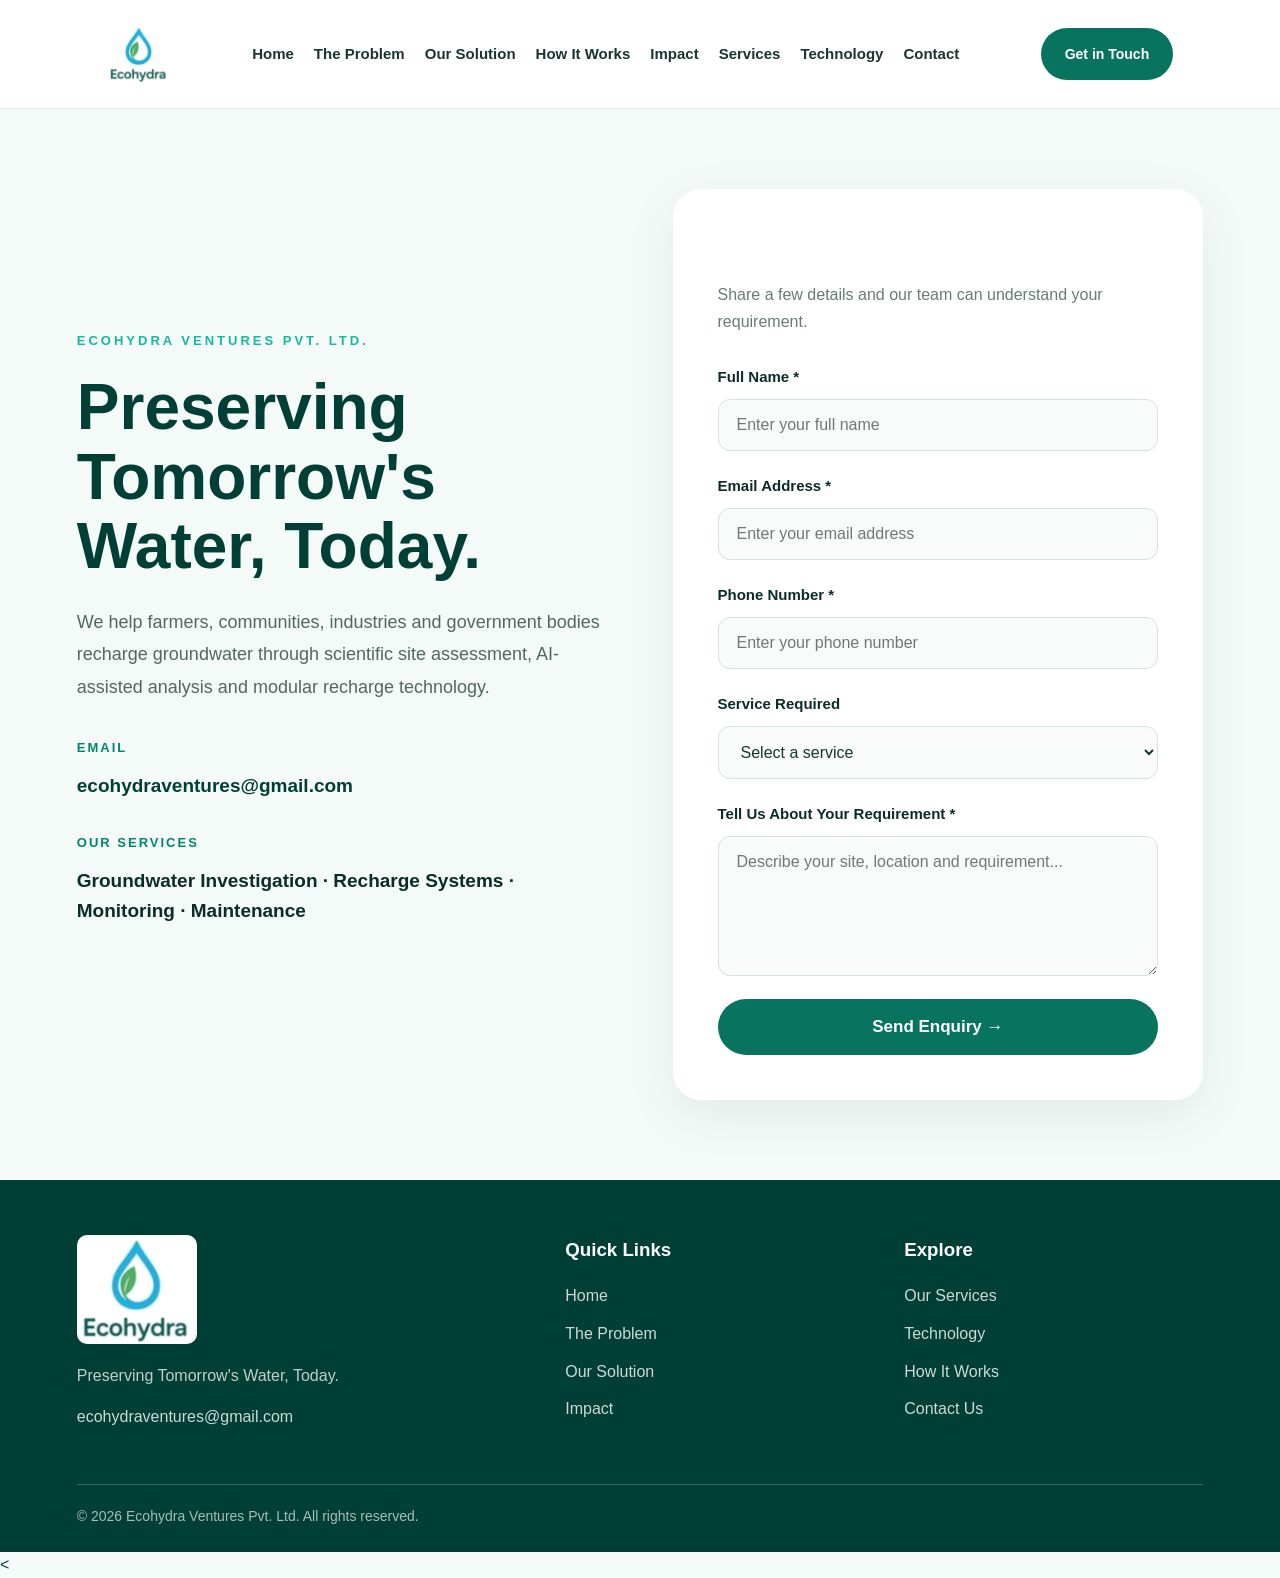
==== commit 842a9a79: "form updates" ====
--- a/contact.html
+++ b/contact.html
@@ -624,114 +624,126 @@
 
     <!-- CONTACT FORM SUBMISSION FIX -->
 
-    <script>
-    document.addEventListener("DOMContentLoaded", function () {
-
-        const form = document.getElementById("enquiryForm");
-        const submitBtn = document.getElementById("submitBtn");
-        const formMessage = document.getElementById("formMessage");
-
-        // Mobile navigation
-        const menuToggle = document.getElementById("menuToggle");
-        const navLinks = document.getElementById("navLinks");
-
-        if (menuToggle && navLinks) {
-            menuToggle.addEventListener("click", function () {
-                const isOpen = navLinks.classList.toggle("active");
-
-                menuToggle.setAttribute(
-                    "aria-expanded",
-                    String(isOpen)
+    <<!-- CONTACT FORM SUBMISSION FIX -->
+
+<script>
+document.addEventListener("DOMContentLoaded", function () {
+
+    const form = document.getElementById("enquiryForm");
+    const submitBtn = document.getElementById("submitBtn");
+    const formMessage = document.getElementById("formMessage");
+
+    // Mobile navigation
+    const menuToggle = document.getElementById("menuToggle");
+    const navLinks = document.getElementById("navLinks");
+
+    if (menuToggle && navLinks) {
+        menuToggle.addEventListener("click", function () {
+
+            const isOpen = navLinks.classList.toggle("active");
+
+            menuToggle.setAttribute(
+                "aria-expanded",
+                String(isOpen)
+            );
+
+            menuToggle.textContent = isOpen ? "✕" : "☰";
+
+        });
+    }
+
+    if (!form || !submitBtn || !formMessage) {
+        console.error("Contact form elements are missing.");
+        return;
+    }
+
+    // Prevent normal browser form submission
+    form.addEventListener("submit", async function (event) {
+
+        event.preventDefault();
+
+        if (!form.checkValidity()) {
+            form.reportValidity();
+            return;
+        }
+
+        submitBtn.disabled = true;
+        submitBtn.textContent = "Sending Enquiry...";
+
+        formMessage.className = "form-message";
+        formMessage.style.display = "none";
+        formMessage.textContent = "";
+
+        const formData = new FormData(form);
+        const data = Object.fromEntries(formData.entries());
+
+        data._subject = "New Ecohydra Website Enquiry";
+        data._template = "table";
+
+        try {
+
+            const response = await fetch(
+                "https://formsubmit.co/ajax/ecohydraventures@gmail.com",
+                {
+                    method: "POST",
+
+                    headers: {
+                        "Content-Type": "application/json",
+                        "Accept": "application/json"
+                    },
+
+                    body: JSON.stringify(data)
+                }
+            );
+
+            const result = await response.json();
+
+            console.log("FormSubmit response:", result);
+
+            // Accept both boolean true and string "true"
+            if (
+                !response.ok ||
+                !(
+                    result.success === true ||
+                    result.success === "true"
+                )
+            ) {
+                throw new Error(
+                    result.message || "Form submission failed"
                 );
-
-                menuToggle.textContent = isOpen ? "✕" : "☰";
-            });
-        }
-
-        if (!form || !submitBtn || !formMessage) {
-            console.error("Contact form elements are missing.");
-            return;
-        }
-
-        form.addEventListener("submit", async function (event) {
-
-            // Stop the browser from reloading the page
-            event.preventDefault();
-
-            if (!form.checkValidity()) {
-                form.reportValidity();
-                return;
-            }
-
-            submitBtn.disabled = true;
-            submitBtn.textContent = "Sending Enquiry...";
-
-            formMessage.className = "form-message";
-            formMessage.style.display = "none";
-            formMessage.textContent = "";
-
-            const formData = new FormData(form);
-
-            const data = Object.fromEntries(formData.entries());
-
-            data._subject = "New Ecohydra Website Enquiry";
-            data._template = "table";
-
-            try {
-
-                const response = await fetch(
-                    "https://formsubmit.co/ajax/ecohydraventures@gmail.com",
-                    {
-                        method: "POST",
-                        headers: {
-                            "Content-Type": "application/json",
-                            "Accept": "application/json"
-                        },
-                        body: JSON.stringify(data)
-                    }
-                );
-
-                const result = await response.json();
-
-                if (!response.ok || result.success !== "true") {
-                    throw new Error(
-                        result.message || "Form submission failed"
-                    );
-                }
-
-                form.reset();
-
-                formMessage.className =
-                    "form-message success";
-
-                formMessage.textContent =
-                    "Thank you! Your enquiry has been submitted successfully. Our team will get in touch with you soon.";
-
-                formMessage.style.display = "block";
-
-            } catch (error) {
-
-                console.error("FormSubmit error:", error);
-
-                formMessage.className =
-                    "form-message error";
-
-                formMessage.textContent =
-                    "Sorry, your enquiry could not be sent. Please try again or email ecohydraventures@gmail.com directly.";
-
-                formMessage.style.display = "block";
-
-            } finally {
-
-                submitBtn.disabled = false;
-                submitBtn.textContent = "Send Enquiry →";
-
-            }
-
-        });
+            }
+
+            // Success
+            form.reset();
+
+            formMessage.className = "form-message success";
+
+            formMessage.textContent =
+                "Thank you! Your enquiry has been submitted successfully. Our team will get in touch with you soon.";
+
+            formMessage.style.display = "block";
+
+        } catch (error) {
+
+            console.error("FormSubmit error:", error);
+
+            formMessage.className = "form-message error";
+
+            formMessage.textContent =
+                "Sorry, your enquiry could not be sent. Please try again or email ecohydraventures@gmail.com directly.";
+
+            formMessage.style.display = "block";
+
+        } finally {
+
+            submitBtn.disabled = false;
+            submitBtn.textContent = "Send Enquiry →";
+
+        }
 
     });
-    </script>
-
+
+});
+</script>
 </body>
 </html>
